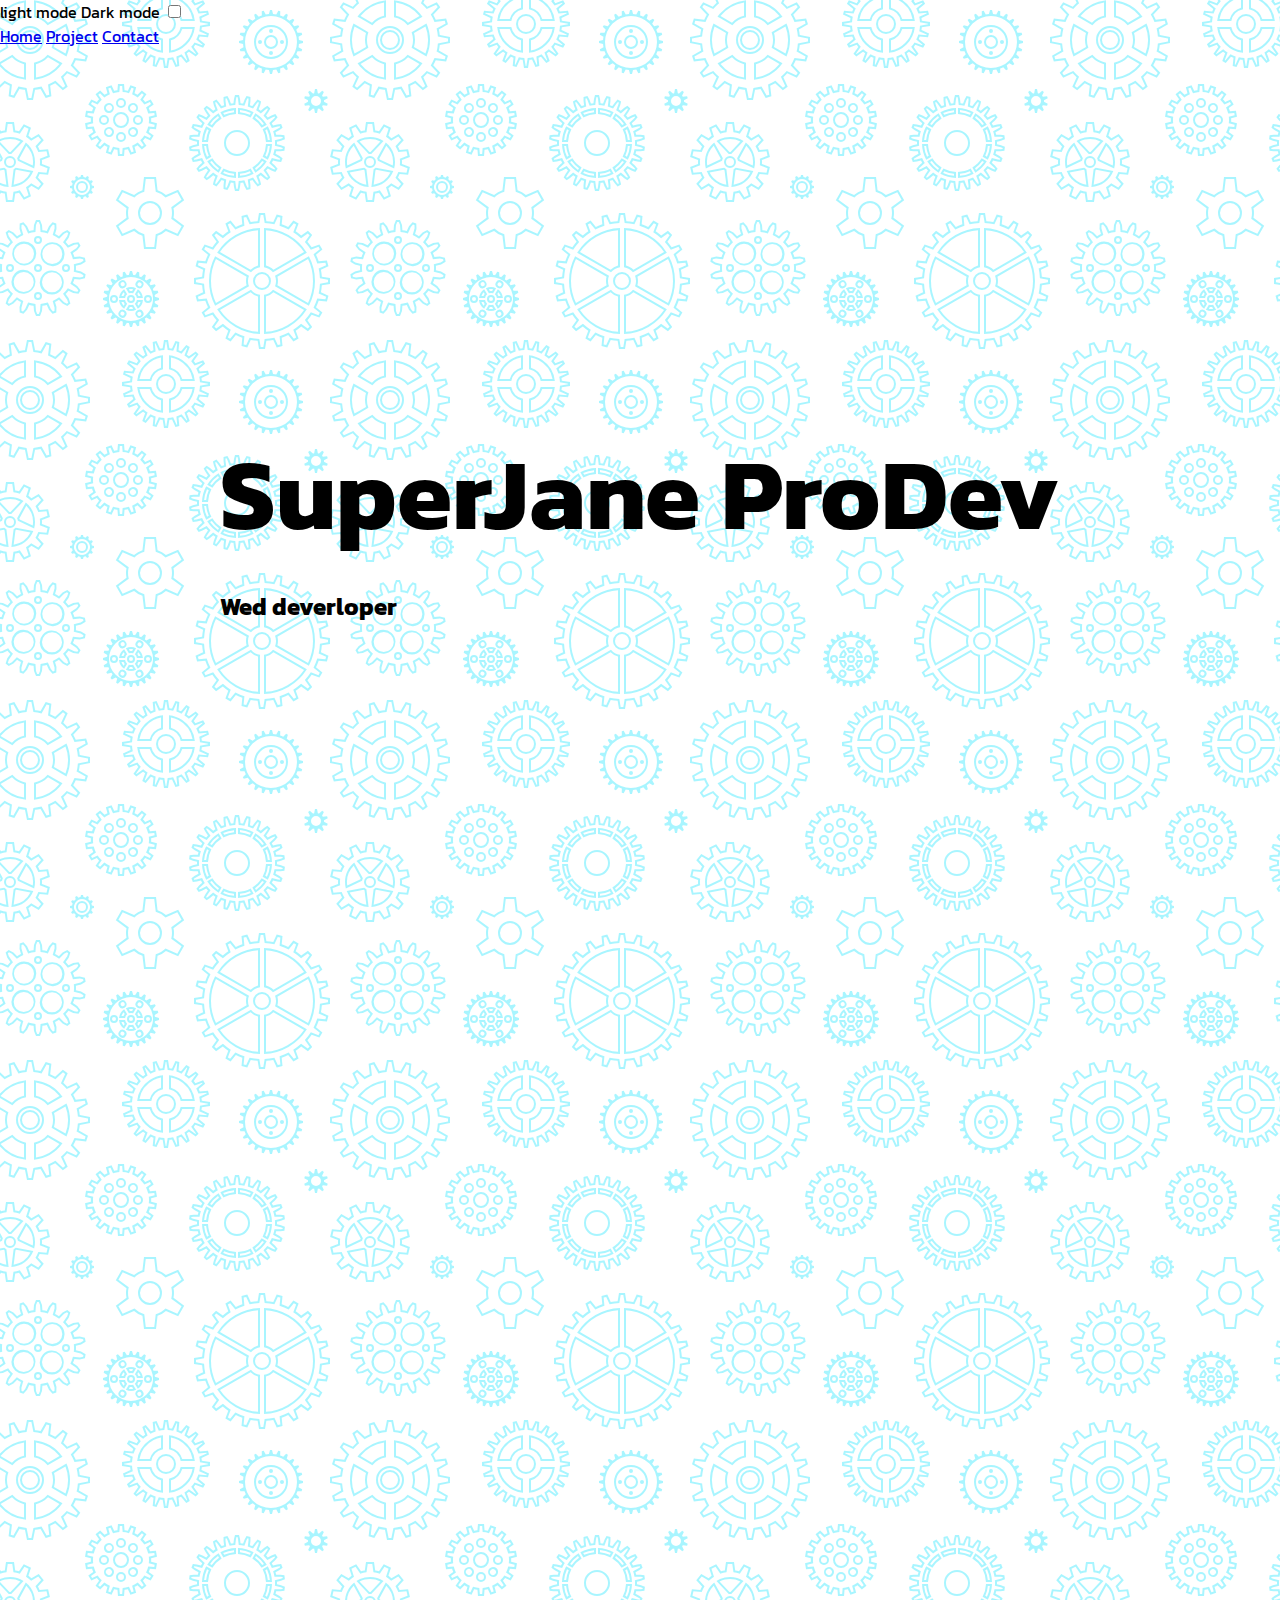
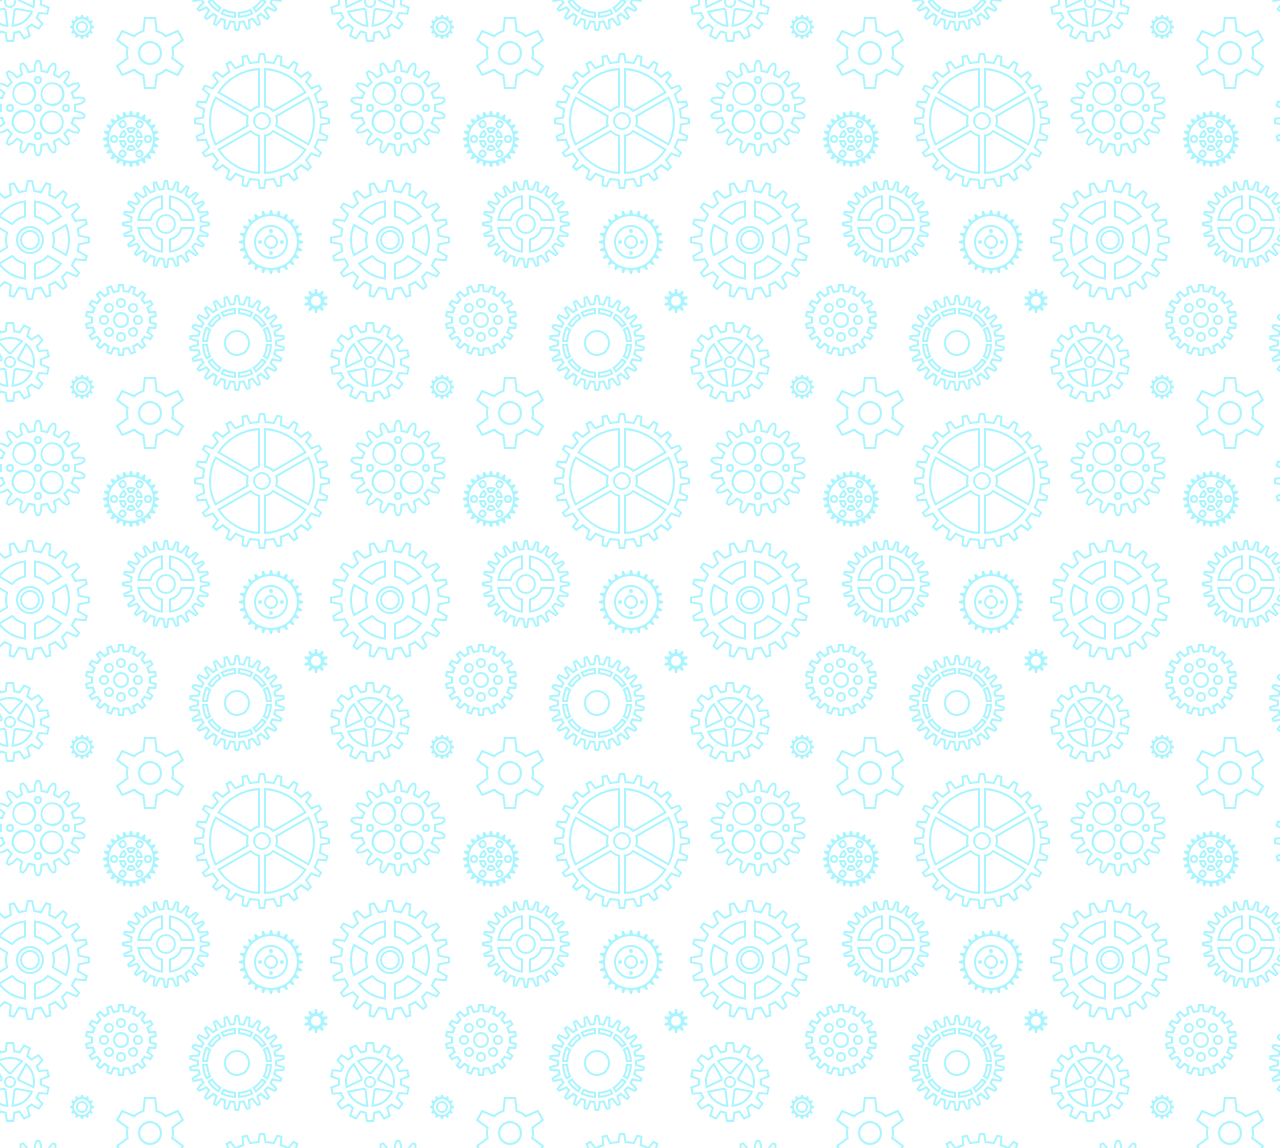
==== ex/DarkandLightmode/index.html @ 05e51b43 "add darkLightMode" ====
<!DOCTYPE html>
<html lang="en">
<head>
    <meta charset="UTF-8">
    <meta name="viewport" content="width=device-width, initial-scale=1.0">
    <title>Dark Mode and Light Mode</title>
    <link rel="stylesheet" href="style.css">
    <link rel="stylesheet" href="https://cdnjs.cloudflare.com/ajax/libs/font-awesome/6.6.0/css/all.min.css" integrity="sha512-Kc323vGBEqzTmouAECnVceyQqyqdsSiqLQISBL29aUW4U/M7pSPA/gEUZQqv1cwx4OnYxTxve5UMg5GT6L4JJg==" crossorigin="anonymous" referrerpolicy="no-referrer" />

</head>
<body>
    <div class="them-switch-container">
        <span id="toggle-icon">
            <span class="toggle-text">light mode</span>
            <i class="fa-solid fa-sun"></i>
        </span>
        <span id="toggle-icon">
            <span class="toggle-text">Dark mode</span>
            <i class="fa-solid fa-moon"></i>
        </span>
        <label class="them-switch">
            <input type="checkbox" >
            <div class="slider round"></div>
        </label>
    </div>
    <nav id="nav">
        <a href="#home">Home</a>
        <i class="fa-solid fa-house"></i>
        <a href="#project">Project</a>
        <i class="fa-solid fa-book"></i>
        <a href="#contact">Contact</a>
        <i class="fa-solid fa-address-book"></i>
    </nav>
    <section id="home">
        <div class="title-group">
            <h1>SuperJane ProDev</h1>
            <h2>Wed deverloper</h2>
        </div>
    </section>
    <section id="project">
        
    </section>
    <section id="contact">

    </section>

    <script src="script.js"></script>
</body>
</html>
---- ex/DarkandLightmode/style.css ----
@import url('https://fonts.googleapis.com/css2?family=Kanit:ital,wght@0,100;0,200;0,300;0,400;0,500;0,600;0,700;0,800;0,900;1,100;1,200;1,300;1,400;1,500;1,600;1,700;1,800;1,900&display=swap');
/* variable */
:root{
    --primary-color : rgb(255,92,92);
    --text-primary : rgb(250,250,250);
    --text-bg : rgb(66,66,66);
    --text-bg-second : rgb(66,66,66,0.7);
    --bg-color : rgb(255,255,255);
    --box-shadow : 0 5px 20px 1px rgba(0,0,0,0.5); 
}
*{
    box-sizing: border-box;
    font-family: "Kanit", sans-serif;
}
body{
    background-color: var(--bg-color);
    background-image: url("data:image/svg+xml,%3Csvg xmlns='http://www.w3.org/2000/svg' width='360' height='360' viewBox='0 0 360 360'%3E%3Cpath fill='%2300e2ff' fill-opacity='0.34' d='M0 85.02l4.62-4.27a49.09 49.09 0 0 0 7.33 3.74l-1.2 10.24 2.66.87 5.05-9c2.62.65 5.34 1.08 8.12 1.28L28.6 98h2.8l2.02-10.12c2.74-.2 5.46-.62 8.12-1.28l5.05 8.99 2.66-.86-1.2-10.24c2.55-1.03 5-2.29 7.33-3.74l7.58 7 2.26-1.65-4.3-9.38a48.3 48.3 0 0 0 5.8-5.8l9.38 4.3 1.65-2.26-7-7.58a49.09 49.09 0 0 0 3.74-7.33l10.24 1.2.87-2.66-9-5.05a48.07 48.07 0 0 0 1.28-8.12L88 41.4v-2.8l-10.12-2.02c-.2-2.74-.62-5.46-1.28-8.12l8.99-5.05-.86-2.66-10.24 1.2c-1.03-2.55-2.29-5-3.74-7.33l7-7.58-1.65-2.26-9.38 4.3a48.3 48.3 0 0 0-5.8-5.8L62.42 0h2.16l-1.25 2.72a50.31 50.31 0 0 1 3.95 3.95l9.5-4.36 3.52 4.85-7.08 7.68c.94 1.6 1.79 3.27 2.54 4.98l10.38-1.21 1.85 5.7-9.11 5.12c.39 1.8.68 3.65.87 5.52L90 37v6l-10.25 2.05a49.9 49.9 0 0 1-.87 5.52l9.11 5.12-1.85 5.7-10.38-1.21c-.75 1.7-1.6 3.37-2.54 4.98l7.08 7.68-3.52 4.85-9.5-4.36a50.31 50.31 0 0 1-3.95 3.95l4.36 9.5-4.85 3.52-7.68-7.08c-1.6.94-3.27 1.79-4.98 2.54l1.21 10.38-5.7 1.85-5.12-9.11c-1.8.39-3.65.68-5.52.87L33 100h-6l-2.05-10.25a49.9 49.9 0 0 1-5.52-.87l-5.12 9.11-5.7-1.85 1.21-10.38c-1.7-.75-3.37-1.6-4.98-2.54L0 87.68v-2.66zM0 52.7V27.3l8.38 4.84a22.96 22.96 0 0 0 0 15.72L0 52.7zm0-39.16A39.91 39.91 0 0 1 26 .2v17.15a22.98 22.98 0 0 0-13.62 7.86L0 18.06v-4.52zm0 52.92v-4.52l12.38-7.15A22.98 22.98 0 0 0 26 62.65V79.8A39.91 39.91 0 0 1 0 66.46zM34 79.8V62.65a22.98 22.98 0 0 0 13.62-7.86l14.85 8.58A39.97 39.97 0 0 1 34 79.8zm32.48-23.36l-14.86-8.58a22.96 22.96 0 0 0 0-15.72l14.86-8.58A39.86 39.86 0 0 1 70 40a39.9 39.9 0 0 1-3.52 16.44zm-4.01-39.8L47.62 25.2A22.98 22.98 0 0 0 34 17.35V.2a39.97 39.97 0 0 1 28.47 16.43v.01zM0 50.38l5.98-3.45a25.01 25.01 0 0 1 0-13.88L0 29.6v20.78zm.5-34.35l11.48 6.63c3.27-3.4 7.44-5.8 12.02-6.94V2.47A37.96 37.96 0 0 0 .5 16.04v-.01zm0 47.92A37.96 37.96 0 0 0 24 77.53V64.28a24.97 24.97 0 0 1-12.02-6.95L.5 63.96v-.01zM36 77.53a37.96 37.96 0 0 0 23.5-13.57l-11.48-6.63A24.97 24.97 0 0 1 36 64.28v13.25zm29.5-23.96a37.91 37.91 0 0 0 0-27.14l-11.48 6.63a25.01 25.01 0 0 1 0 13.88l11.49 6.63h-.01zm-6-37.53A37.96 37.96 0 0 0 36 2.47v13.25c4.66 1.15 8.8 3.6 12.02 6.95l11.48-6.63zM30 54a14 14 0 1 1 0-28 14 14 0 0 1 0 28zm0-2a12 12 0 1 0 0-24 12 12 0 0 0 0 24zm0-2a10 10 0 1 1 0-20 10 10 0 0 1 0 20zm0-2a8 8 0 1 0 0-16 8 8 0 0 0 0 16zm77.47 45.17l-1.62-5.97 5.67-2.06 2.61 5.64c1.09-.25 2.2-.44 3.33-.58l.52-6.2h6.04l.52 6.2c1.13.14 2.24.33 3.33.58l2.6-5.64 5.68 2.06-1.62 5.97c1.02.51 2 1.07 2.95 1.69l4.35-4.38 4.62 3.88-3.53 5c.8.84 1.53 1.71 2.23 2.62l5.52-2.6 3.02 5.23-4.98 3.46c.46 1.06.86 2.14 1.2 3.25l6.02-.54 1.05 5.94-5.84 1.54c.07 1.16.07 2.32 0 3.48l5.84 1.54-1.05 5.94-6.02-.54c-.34 1.1-.74 2.2-1.2 3.25l4.98 3.46-3.02 5.22-5.52-2.6c-.7.92-1.44 1.8-2.23 2.62l3.53 5-4.62 3.89-4.35-4.38a30.2 30.2 0 0 1-2.95 1.69l1.62 5.97-5.67 2.06-2.61-5.64c-1.09.25-2.2.44-3.33.58l-.52 6.2h-6.04l-.52-6.2a30.27 30.27 0 0 1-3.33-.58l-2.6 5.64-5.68-2.06 1.62-5.97c-1.01-.5-2-1.07-2.95-1.69l-4.35 4.38-4.62-3.88 3.53-5a32.5 32.5 0 0 1-2.23-2.62l-5.52 2.6-3.02-5.23 4.98-3.46a29.66 29.66 0 0 1-1.2-3.25l-6.02.54-1.05-5.94 5.84-1.54a30.28 30.28 0 0 1 0-3.48l-5.84-1.54 1.05-5.94 6.02.54c.34-1.1.74-2.2 1.2-3.25l-4.98-3.46 3.02-5.22 5.52 2.6c.7-.92 1.44-1.8 2.23-2.62l-3.53-5 4.62-3.89 4.35 4.38a30.2 30.2 0 0 1 2.95-1.69zm15.2-1.12l-.5-6.05h-2.34l-.5 6.05c-2.18.13-4.3.5-6.32 1.1l-2.54-5.5-2.2.8 1.6 5.85a27.97 27.97 0 0 0-5.56 3.21l-4.27-4.3-1.79 1.5 3.5 4.95a28.14 28.14 0 0 0-4.12 4.92l-5.5-2.59-1.16 2.02 4.98 3.46a27.8 27.8 0 0 0-2.2 6.03l-6.03-.55-.4 2.3 5.86 1.54a28.3 28.3 0 0 0 0 6.42l-5.87 1.55.4 2.3 6.05-.56a27.8 27.8 0 0 0 2.2 6.03l-5 3.47 1.17 2.02 5.49-2.59a28.14 28.14 0 0 0 4.12 4.92l-3.5 4.96 1.79 1.5 4.27-4.31a27.97 27.97 0 0 0 5.56 3.21l-1.6 5.85 2.2.8 2.54-5.5c2.02.6 4.14.97 6.32 1.1l.5 6.05h2.34l.5-6.05c2.18-.13 4.3-.5 6.32-1.1l2.54 5.5 2.2-.8-1.6-5.85a27.97 27.97 0 0 0 5.56-3.21l4.27 4.3 1.79-1.5-3.5-4.95a28.14 28.14 0 0 0 4.12-4.92l5.5 2.59 1.16-2.02-4.98-3.46a27.8 27.8 0 0 0 2.2-6.03l6.03.55.4-2.3-5.86-1.54a28.3 28.3 0 0 0 0-6.42l5.87-1.55-.4-2.3-6.05.56a27.8 27.8 0 0 0-2.2-6.03l4.99-3.46-1.17-2.02-5.49 2.59a28.14 28.14 0 0 0-4.12-4.92l3.5-4.96-1.79-1.5-4.27 4.31a27.97 27.97 0 0 0-5.56-3.21l1.6-5.85-2.2-.8-2.54 5.5c-2.02-.6-4.14-.97-6.32-1.1l.01-.01zM121 128a8 8 0 1 1 0-16 8 8 0 0 1 0 16zm0-2a6 6 0 1 0 0-12 6 6 0 0 0 0 12zm0-18a5 5 0 1 1 0-10 5 5 0 0 1 0 10zm8.49 3.51a5 5 0 1 1 6.95-7.2 5 5 0 0 1-6.95 7.2zM133 120a5 5 0 1 1 10 0 5 5 0 0 1-10 0zm-3.51 8.49a5 5 0 1 1 7.2 6.95 5 5 0 0 1-7.2-6.95zM121 132a5 5 0 1 1 0 10 5 5 0 0 1 0-10zm-8.49-3.51a5 5 0 1 1-6.95 7.2 5 5 0 0 1 6.95-7.2zM109 120a5 5 0 1 1-10 0 5 5 0 0 1 10 0zm3.51-8.49a5 5 0 1 1-7.2-6.95 5 5 0 0 1 7.2 6.95zM121 106a3 3 0 1 0 0-6 3 3 0 0 0 0 6zm9.9 4.1a3 3 0 1 0 4.39-4.09 3 3 0 0 0-4.39 4.09zm4.1 9.9a3 3 0 1 0 6 0 3 3 0 0 0-6 0zm-4.1 9.9a3 3 0 1 0 4.09 4.39 3 3 0 0 0-4.09-4.39zM121 134a3 3 0 1 0 0 6 3 3 0 0 0 0-6zm-9.9-4.1a3 3 0 1 0-4.39 4.09 3 3 0 0 0 4.39-4.09zM107 120a3 3 0 1 0-6 0 3 3 0 0 0 6 0zm4.1-9.9a3 3 0 1 0-4.09-4.39 3 3 0 0 0 4.09 4.39zm129.42-6.95v.01c.87.07 1.74.17 2.6.3l1.5-3.91 1.94-3.64 3.89.97v4.13l-.5 4.13c.83.28 1.64.59 2.44.93l2.42-3.43 2.76-3.07 3.54 1.88-1 4-1.49 3.89c.73.47 1.45.97 2.15 1.49l3.19-2.76 3.42-2.3 2.97 2.67-1.93 3.65-2.38 3.4c.6.64 1.2 1.3 1.76 1.99l3.68-1.94 3.85-1.48 2.29 3.28-2.7 3.11-3.12 2.82c.43.76.84 1.53 1.22 2.32l4.04-1 4.1-.5 1.43 3.73-3.37 2.37-3.7 1.98c.23.84.44 1.68.62 2.54l4.17.01 4.1.5.48 3.97-3.85 1.48-4.06 1.02c.03.87.03 1.75 0 2.62l4.06 1.02 3.85 1.48-.48 3.97-4.1.51h-4.17c-.18.86-.39 1.71-.63 2.54l3.7 1.98 3.38 2.37-1.43 3.73-4.1-.5-4.04-1c-.38.79-.79 1.56-1.22 2.32l3.13 2.82 2.7 3.11-2.3 3.28-3.85-1.48-3.68-1.95a37 37 0 0 1-1.76 2l2.38 3.41 1.93 3.64-2.97 2.67-3.42-2.3-3.19-2.76a40.1 40.1 0 0 1-2.15 1.48l1.48 3.9 1 4-3.53 1.88-2.76-3.07-2.42-3.43c-.8.33-1.61.65-2.45.93l.5 4.13v4.13l-3.88.97-1.94-3.65-1.5-3.9c-.86.13-1.73.23-2.6.31L240 187l-1 4h-4l-1-4-.52-4.16a37.6 37.6 0 0 1-2.6-.3l-1.5 3.91-1.94 3.64-3.89-.97v-4.13l.5-4.13c-.83-.28-1.64-.59-2.44-.93l-2.42 3.43-2.76 3.07-3.54-1.88 1-4 1.49-3.89c-.74-.47-1.45-.97-2.15-1.49l-3.19 2.76-3.42 2.3-2.97-2.67 1.93-3.65 2.38-3.4c-.61-.65-1.2-1.31-1.76-1.99l-3.68 1.94-3.85 1.48-2.29-3.28 2.7-3.11 3.12-2.82c-.43-.76-.84-1.53-1.22-2.32l-4.04 1-4.1.5-1.43-3.73 3.37-2.37 3.7-1.98c-.23-.84-.44-1.68-.62-2.54l-4.17-.01-4.1-.5-.48-3.97 3.85-1.48 4.06-1.02c-.03-.87-.03-1.75 0-2.62l-4.06-1.02-3.85-1.48.48-3.97 4.1-.51h4.17c.18-.86.39-1.71.63-2.54l-3.7-1.98-3.38-2.37 1.43-3.73 4.1.5 4.04 1c.38-.79.79-1.56 1.22-2.32l-3.13-2.82-2.7-3.11 2.3-3.28 3.85 1.48 3.68 1.95a37 37 0 0 1 1.76-2l-2.38-3.41-1.93-3.64 2.97-2.67 3.42 2.3 3.19 2.76c.7-.52 1.41-1.02 2.15-1.48l-1.48-3.9-1-4 3.53-1.88 2.76 3.07 2.42 3.43c.8-.33 1.61-.65 2.45-.93l-.5-4.13v-4.13l3.88-.97 1.94 3.65 1.5 3.9c.86-.13 1.73-.23 2.6-.31L234 99l1-4h4l1 4 .52 4.15zm-14.3 3.4c-1.83.54-3.6 1.21-5.3 2l-3.5-4.97-1.38-1.53-.88.47.5 2 2.16 5.67a38.09 38.09 0 0 0-4.66 3.22l-4.61-4-1.71-1.15-.75.67.97 1.82 3.47 4.98a38.22 38.22 0 0 0-3.79 4.28l-5.37-2.84-1.92-.74-.57.82 1.35 1.56 4.52 4.09a37.9 37.9 0 0 0-2.64 5l-5.89-1.45-2.04-.25-.36.94 1.69 1.18 5.36 2.87a37.74 37.74 0 0 0-1.35 5.5l-6.08.01-2.04.25-.12 1 1.92.73 5.9 1.5a38.54 38.54 0 0 0 0 5.65l-5.9 1.49-1.92.74.12.99 2.04.25 6.08.01c.31 1.86.77 3.7 1.35 5.5l-5.36 2.87-1.7 1.18.37.94 2.04-.25 5.9-1.46a37.9 37.9 0 0 0 2.63 5.01l-4.52 4.1-1.35 1.55.57.82 1.92-.74 5.37-2.84a38.22 38.22 0 0 0 3.8 4.28l-3.48 4.98-.97 1.82.75.67 1.7-1.15 4.62-4a38.09 38.09 0 0 0 4.66 3.22l-2.17 5.67-.5 2 .89.47 1.38-1.53 3.5-4.98c1.7.8 3.47 1.47 5.3 2l-.73 6.04v2.06l.97.24.97-1.82 2.2-5.68c1.83.36 3.7.6 5.62.68L236 187l.5 2h1l.5-2 .75-6.04a38.2 38.2 0 0 0 5.62-.68l2.2 5.68.97 1.82.97-.24v-2.06l-.73-6.03c1.83-.54 3.6-1.21 5.3-2l3.5 4.97 1.38 1.53.88-.47-.5-2-2.16-5.67a38.09 38.09 0 0 0 4.66-3.22l4.61 4 1.71 1.15.75-.67-.97-1.82-3.47-4.98a38.22 38.22 0 0 0 3.79-4.28l5.37 2.84 1.92.74.57-.82-1.35-1.56-4.52-4.09c1-1.6 1.88-3.27 2.64-5l5.89 1.45 2.04.25.36-.94-1.69-1.18-5.36-2.87a37.4 37.4 0 0 0 1.35-5.5l6.08-.01 2.04-.25.12-1-1.92-.73-5.9-1.5c.14-1.88.14-3.77 0-5.65l5.9-1.49 1.92-.74-.12-.99-2.04-.25-6.08-.01a37.4 37.4 0 0 0-1.35-5.5l5.36-2.87 1.7-1.18-.37-.94-2.04.25-5.9 1.46a37.9 37.9 0 0 0-2.63-5.01l4.52-4.1 1.35-1.55-.57-.82-1.92.74-5.37 2.84a38.22 38.22 0 0 0-3.8-4.28l3.48-4.98.97-1.82-.75-.67-1.7 1.15-4.62 4a38.09 38.09 0 0 0-4.66-3.22l2.17-5.67.5-2-.89-.47-1.38 1.53-3.5 4.98c-1.7-.8-3.47-1.47-5.3-2l.73-6.04v-2.06l-.97-.24-.97 1.82-2.2 5.68c-1.83-.36-3.7-.6-5.62-.68L238 99l-.5-2h-1l-.5 2-.75 6.04c-1.92.09-3.8.32-5.62.68l-2.2-5.68-.97-1.82-.97.24v2.06l.73 6.03zm-5.85 5.65A34.82 34.82 0 0 1 236 108v6a28.8 28.8 0 0 0-12.63 3.39l-3-5.2v.01zm2.8.83l1 1.74a30.8 30.8 0 0 1 9.83-2.63v-2.01a32.8 32.8 0 0 0-10.83 2.9zm-4.53.17l3 5.2a29.12 29.12 0 0 0-9.24 9.24l-5.2-3a35.18 35.18 0 0 1 11.44-11.44zm-.67 2.84a33.19 33.19 0 0 0-7.93 7.93l1.74 1a31.18 31.18 0 0 1 7.2-7.2l-1.01-1.73zm-11.77 10.33h-.01l5.2 3A28.8 28.8 0 0 0 208 142h-6a34.82 34.82 0 0 1 4.2-15.63zm.83 2.8a32.8 32.8 0 0 0-2.9 10.83h2.01a30.8 30.8 0 0 1 2.63-9.83l-1.74-1zM202.01 144h6.01c.15 4.41 1.3 8.73 3.38 12.63l-5.2 3a34.82 34.82 0 0 1-4.19-15.63zm2.12 2a32.8 32.8 0 0 0 2.9 10.84l1.74-1a30.8 30.8 0 0 1-2.63-9.84h-2.01zm3.07 15.36l5.2-3c2.34 3.74 5.5 6.9 9.24 9.24l-3 5.2a35.18 35.18 0 0 1-11.44-11.44zm2.84.67a33.19 33.19 0 0 0 7.93 7.93l1-1.74a31.18 31.18 0 0 1-7.2-7.2l-1.73 1.01zm10.33 11.77v.01l3-5.2A28.85 28.85 0 0 0 236 172v6a34.82 34.82 0 0 1-15.63-4.2zm2.8-.83a32.8 32.8 0 0 0 10.83 2.9v-2.01a30.8 30.8 0 0 1-9.83-2.63l-1 1.74zm14.83 5.02v-6.01c4.41-.15 8.73-1.3 12.63-3.38l3 5.2a34.82 34.82 0 0 1-15.63 4.19zm2-2.12a32.8 32.8 0 0 0 10.84-2.9l-1-1.74a30.8 30.8 0 0 1-9.84 2.63v2.01zm15.36-3.07l-3-5.2c3.74-2.34 6.9-5.5 9.24-9.24l5.2 3a35.18 35.18 0 0 1-11.44 11.44zm.67-2.84a33.19 33.19 0 0 0 7.93-7.93l-1.74-1a31.18 31.18 0 0 1-7.2 7.2l1.01 1.73zm11.77-10.33h.01l-5.2-3A28.85 28.85 0 0 0 266 144h6a34.82 34.82 0 0 1-4.2 15.63zm-.83-2.8a32.8 32.8 0 0 0 2.9-10.83h-2.01a30.8 30.8 0 0 1-2.63 9.83l1.74 1zm5.02-14.83h-6.01a28.85 28.85 0 0 0-3.38-12.63l5.2-3a34.82 34.82 0 0 1 4.19 15.63zm-2.12-2a32.8 32.8 0 0 0-2.9-10.84l-1.74 1a30.8 30.8 0 0 1 2.63 9.84h2.01zm-3.07-15.36l-5.2 3a29.12 29.12 0 0 0-9.24-9.24l3-5.2a35.18 35.18 0 0 1 11.44 11.44zm-2.84-.67a33.19 33.19 0 0 0-7.93-7.93l-1 1.74a31.18 31.18 0 0 1 7.2 7.2l1.73-1.01zM238 108a34.82 34.82 0 0 1 15.63 4.19l-3 5.2a28.85 28.85 0 0 0-12.63-3.38V108zm12.84 5.02a32.8 32.8 0 0 0-10.84-2.9v2.01a30.8 30.8 0 0 1 9.83 2.63l1-1.74h.01zM237 156a13 13 0 1 1 0-26 13 13 0 0 1 0 26zm0-2a11 11 0 1 0 0-22 11 11 0 0 0 0 22zM137.54 0h56.92l-.74 1.03c.57.7 1.12 1.4 1.64 2.14l7.75-2.9 2 3.46-6.38 5.25c.37.82.72 1.65 1.03 2.5l8.22-.8 1.04 3.86-7.52 3.43c.15.88.26 1.77.35 2.67L210 22v4l-8.15 1.36c-.09.9-.2 1.8-.35 2.67l7.52 3.43-1.04 3.86-8.22-.8c-.31.85-.66 1.68-1.03 2.5l6.38 5.25-2 3.46-7.75-2.9c-.52.74-1.07 1.45-1.64 2.14l4.8 6.73-2.82 2.83-6.73-4.8c-.7.56-1.4 1.11-2.14 1.63l2.9 7.75-3.46 2-5.25-6.38c-.82.37-1.65.72-2.5 1.03l.8 8.22-3.86 1.04-3.43-7.52c-.88.15-1.77.26-2.67.35L168 68h-4l-1.36-8.15c-.9-.09-1.8-.2-2.67-.35l-3.43 7.52-3.86-1.04.8-8.22c-.85-.31-1.68-.66-2.5-1.03l-5.25 6.38-3.46-2 2.9-7.75a36.15 36.15 0 0 1-2.14-1.64l-6.73 4.8-2.83-2.82 4.8-6.73c-.56-.7-1.11-1.4-1.63-2.14l-7.75 2.9-2-3.46 6.38-5.25c-.37-.82-.72-1.65-1.03-2.5l-8.22.8-1.04-3.86 7.52-3.43c-.15-.88-.26-1.77-.35-2.67L122 26v-4l8.15-1.36c.09-.9.2-1.8.35-2.67l-7.52-3.43 1.04-3.86 8.22.8c.31-.85.66-1.68 1.03-2.5l-6.38-5.25 2-3.46 7.75 2.9c.52-.74 1.07-1.45 1.64-2.14L137.54 0zm2.43 0l.83 1.17a34.14 34.14 0 0 0-3.38 4.4l-7.63-2.86-.33.58 6.29 5.18a33.79 33.79 0 0 0-2.13 5.12l-8.1-.78-.18.64 7.42 3.37a34.02 34.02 0 0 0-.72 5.5L124 23.68v.66l8.04 1.34c.1 1.88.33 3.72.72 5.5l-7.42 3.38.18.64 8.1-.78a33.88 33.88 0 0 0 2.13 5.12l-6.29 5.18.33.58 7.63-2.86c1 1.56 2.14 3.03 3.38 4.4l-4.73 6.63.47.47 6.63-4.73a34.14 34.14 0 0 0 4.4 3.38l-2.86 7.63.58.33 5.18-6.29c1.63.84 3.35 1.56 5.12 2.13l-.78 8.1.64.18 3.37-7.42c1.79.39 3.63.63 5.5.72l1.35 8.04h.66l1.34-8.04c1.88-.1 3.72-.33 5.5-.72l3.38 7.42.64-.18-.78-8.1a33.88 33.88 0 0 0 5.12-2.13l5.18 6.29.58-.33-2.86-7.63c1.56-1 3.03-2.14 4.4-3.38l6.63 4.73.47-.47-4.73-6.63a34.14 34.14 0 0 0 3.38-4.4l7.63 2.86.33-.58-6.29-5.18a33.79 33.79 0 0 0 2.13-5.12l8.1.78.18-.64-7.42-3.37c.39-1.79.63-3.63.72-5.5l8.04-1.35v-.66l-8.04-1.34c-.1-1.88-.33-3.72-.72-5.5l7.42-3.38-.18-.64-8.1.78a33.79 33.79 0 0 0-2.13-5.12l6.29-5.18-.33-.58-7.63 2.86c-1-1.56-2.14-3.03-3.38-4.4l.83-1.17h-52.06V0zm-2.82 27h14.15A15.02 15.02 0 0 0 163 38.7v14.15A29.01 29.01 0 0 1 137.15 27zm12.57-27H163v9.3A15.02 15.02 0 0 0 151.3 21h-14.15a28.99 28.99 0 0 1 12.57-21zM169 52.85V38.7A15.02 15.02 0 0 0 180.7 27h14.15A29.01 29.01 0 0 1 169 52.85zM182.28 0a28.99 28.99 0 0 1 12.57 21H180.7A15.02 15.02 0 0 0 169 9.3V0h13.28zm-42.82 29A27.03 27.03 0 0 0 161 50.54V40.25A17.04 17.04 0 0 1 149.75 29h-10.29zm14.16-29a27.04 27.04 0 0 0-14.16 19h10.29A17.04 17.04 0 0 1 161 7.75V0h-7.38zM171 50.54A27.03 27.03 0 0 0 192.54 29h-10.29A17.04 17.04 0 0 1 171 40.25v10.29zM178.38 0H171v7.75A17.04 17.04 0 0 1 182.25 19h10.29a27.04 27.04 0 0 0-14.16-19zM166 34a10 10 0 1 1 0-20 10 10 0 0 1 0 20zm0-2a8 8 0 1 0 0-16 8 8 0 0 0 0 16zm-39.51 176.15l-10.67-7.95 6-10.4 12.23 5.27a23.97 23.97 0 0 1 8.4-4.86L144 177h12l1.55 13.21a23.97 23.97 0 0 1 8.4 4.86l12.23-5.27 6 10.4-10.67 7.95a24 24 0 0 1 0 9.7l10.67 7.95-6 10.4-12.23-5.27a23.97 23.97 0 0 1-8.4 4.86L156 249h-12l-1.55-13.21a23.97 23.97 0 0 1-8.4-4.86l-12.23 5.27-6-10.4 10.67-7.95a24.1 24.1 0 0 1 0-9.7zm29.25-16.4l-1.5-12.75h-8.48l-1.5 12.76c-3.75 1-7.1 2.99-9.79 5.65l-11.8-5.08-4.23 7.34 10.3 7.68c-.98 3.7-.98 7.6 0 11.3l-10.3 7.68 4.23 7.34 11.8-5.08a22.1 22.1 0 0 0 9.8 5.65l1.5 12.76h8.47l1.5-12.76c3.75-1 7.1-2.99 9.79-5.65l11.8 5.08 4.23-7.34-10.3-7.68c.98-3.7.98-7.6 0-11.3l10.3-7.68-4.23-7.34-11.8 5.08a21.98 21.98 0 0 0-9.8-5.65l.01-.01zM150 225a12 12 0 1 1 0-24 12 12 0 0 1 0 24zm0-2a10 10 0 1 0 0-20 10 10 0 0 0 0 20zm3.53 67.72l4.26.07.51 1.93-3.65 2.19c.11.63.2 1.27.25 1.92L159 298v2l-4.1 1.17c-.05.65-.14 1.29-.25 1.92l3.65 2.2-.51 1.92-4.26.07c-.22.61-.47 1.21-.74 1.8l2.96 3.05-1 1.74-4.13-1.04a24.1 24.1 0 0 1-1.18 1.54l2.07 3.72-1.42 1.42-3.72-2.07c-.5.41-1.01.8-1.54 1.18l1.04 4.13-1.74 1-3.05-2.96c-.59.27-1.19.52-1.8.74l-.07 4.26-1.93.51-2.19-3.65c-.63.11-1.27.2-1.92.25L132 327h-2l-1.17-4.1c-.65-.05-1.29-.14-1.92-.25l-2.2 3.65-1.92-.51-.07-4.26c-.61-.22-1.21-.47-1.8-.74l-3.05 2.96-1.74-1 1.04-4.13a24.1 24.1 0 0 1-1.54-1.18l-3.72 2.07-1.42-1.42 2.07-3.72c-.41-.5-.8-1.01-1.18-1.54l-4.13 1.04-1-1.74 2.96-3.05c-.27-.59-.52-1.19-.74-1.8l-4.26-.07-.51-1.93 3.65-2.19c-.11-.63-.2-1.27-.25-1.92L103 300v-2l4.1-1.17c.05-.65.14-1.29.25-1.92l-3.65-2.2.51-1.92 4.26-.07c.22-.61.47-1.21.74-1.8l-2.96-3.05 1-1.74 4.13 1.04c.38-.53.77-1.04 1.18-1.54l-2.07-3.72 1.42-1.42 3.72 2.07c.5-.41 1.01-.8 1.54-1.18l-1.04-4.13 1.74-1 3.05 2.96c.59-.27 1.19-.52 1.8-.74l.07-4.26 1.93-.51 2.19 3.65c.63-.11 1.27-.2 1.92-.25L130 271h2l1.17 4.1c.65.05 1.29.14 1.92.25l2.2-3.65 1.92.51.07 4.26c.61.22 1.21.47 1.8.74l3.05-2.96 1.74 1-1.04 4.13c.53.38 1.04.77 1.54 1.18l3.72-2.07 1.42 1.42-2.07 3.72c.41.5.8 1.01 1.18 1.54l4.13-1.04 1 1.74-2.96 3.05c.27.59.52 1.19.74 1.8zM109 299a22 22 0 1 0 44 0 22 22 0 0 0-44 0zm27.11-10.86l-3 5.22a6 6 0 0 0-4.21 0l-3.01-5.22a11.95 11.95 0 0 1 10.22 0zm1.74 1a12 12 0 0 1 5.1 8.86h-6.01a6.01 6.01 0 0 0-2.1-3.64l3-5.22h.01zm-13.7 0l3.02 5.22a6.01 6.01 0 0 0-2.1 3.64h-6.03a12 12 0 0 1 5.11-8.86zm-5.1 10.86h6.01a6.01 6.01 0 0 0 2.1 3.64l-3 5.22a12 12 0 0 1-5.12-8.86h.01zm6.84 9.86l3-5.22a6 6 0 0 0 4.21 0l3.01 5.22a11.95 11.95 0 0 1-10.22 0zm11.96-1l-3.02-5.22a6.01 6.01 0 0 0 2.1-3.64h6.03a12 12 0 0 1-5.11 8.86zm-4.68-19.62a10.04 10.04 0 0 0-4.34 0l1.05 1.82c.74-.1 1.5-.1 2.24 0l1.05-1.82zm5.2 3l-1.05 1.82c.46.59.84 1.24 1.12 1.94h2.1a9.99 9.99 0 0 0-2.17-3.76zm-14.74 0a9.99 9.99 0 0 0-2.17 3.76h2.1c.28-.7.66-1.35 1.12-1.94l-1.05-1.82zm-2.17 9.76a9.99 9.99 0 0 0 2.17 3.76l1.05-1.82a8.01 8.01 0 0 1-1.12-1.94h-2.1zm7.37 6.76c1.43.32 2.91.32 4.34 0l-1.05-1.82c-.74.1-1.5.1-2.24 0l-1.05 1.82zm9.54-3a9.99 9.99 0 0 0 2.17-3.76h-2.1c-.28.7-.66 1.35-1.12 1.94l1.05 1.82zM127 299a4 4 0 1 1 8 0 4 4 0 0 1-8 0zm2 0a2 2 0 1 0 4 0 2 2 0 0 0-4 0zm15 0a4 4 0 1 1 8 0 4 4 0 0 1-8 0zm-6.5 11.26a4 4 0 1 1 4 6.93 4 4 0 0 1-4-6.93zm-13 0a4 4 0 1 1-4 6.93 4 4 0 0 1 4-6.93zM118 299a4 4 0 1 1-8 0 4 4 0 0 1 8 0zm6.5-11.26a4 4 0 1 1-4-6.93 4 4 0 0 1 4 6.93zm13 0a4 4 0 1 1 4-6.93 4 4 0 0 1-4 6.93zM146 299a2 2 0 1 0 4 0 2 2 0 0 0-4 0zm-7.5 12.99a2 2 0 1 0 1.66 3.64 2 2 0 0 0-1.66-3.64zm-15 0a2 2 0 1 0-2.15 3.38 2 2 0 0 0 2.15-3.38zM116 299a2 2 0 1 0-4 0 2 2 0 0 0 4 0zm7.5-12.99a2 2 0 1 0-1.66-3.64 2 2 0 0 0 1.66 3.64zm15 0a2 2 0 1 0 2.15-3.38 2 2 0 0 0-2.15 3.38zm103.8-61.7l-.8-8.22 5.8-1.55 3.42 7.52c2.26-.43 4.57-.74 6.92-.9L259 213h6l1.36 8.16c2.35.16 4.66.47 6.92.9l3.42-7.52 5.8 1.55-.8 8.22c2.21.77 4.37 1.66 6.45 2.68l5.25-6.38 5.2 3-2.9 7.74a60.25 60.25 0 0 1 5.53 4.25l6.73-4.8 4.24 4.24-4.8 6.73a60.25 60.25 0 0 1 4.25 5.53l7.74-2.9 3 5.2-6.38 5.25a59.62 59.62 0 0 1 2.68 6.45l8.22-.8 1.55 5.8-7.52 3.42c.43 2.26.74 4.57.9 6.92L330 278v6l-8.16 1.36a60.03 60.03 0 0 1-.9 6.92l7.52 3.42-1.55 5.8-8.22-.8a59.62 59.62 0 0 1-2.68 6.45l6.38 5.25-3 5.2-7.74-2.9a60.25 60.25 0 0 1-4.25 5.53l4.8 6.73-4.24 4.24-6.73-4.8a60.25 60.25 0 0 1-5.53 4.25l2.9 7.74-5.2 3-5.25-6.38a59.62 59.62 0 0 1-6.45 2.68l.8 8.22-5.8 1.55-3.42-7.52c-2.26.43-4.57.74-6.92.9L265 349h-6l-1.36-8.16a60.03 60.03 0 0 1-6.92-.9l-3.42 7.52-5.8-1.55.8-8.22a59.62 59.62 0 0 1-6.45-2.68l-5.25 6.38-5.2-3 2.9-7.74a60.25 60.25 0 0 1-5.53-4.25l-6.73 4.8-4.24-4.24 4.8-6.73a60.25 60.25 0 0 1-4.25-5.53l-7.74 2.9-3-5.2 6.38-5.25a59.62 59.62 0 0 1-2.68-6.45l-8.22.8-1.55-5.8 7.52-3.42c-.43-2.29-.73-4.6-.9-6.92L194 284v-6l8.16-1.36c.16-2.35.47-4.66.9-6.92l-7.52-3.42 1.55-5.8 8.22.8c.77-2.2 1.66-4.35 2.68-6.45l-6.38-5.25 3-5.2 7.74 2.9a60.25 60.25 0 0 1 4.25-5.53l-4.8-6.73 4.24-4.24 6.73 4.8a60.25 60.25 0 0 1 5.53-4.25l-2.9-7.74 5.2-3 5.25 6.38a59.62 59.62 0 0 1 6.45-2.68zm2.12 1.4c-3.15 1-6.19 2.27-9.08 3.77l-5.19-6.3-2.3 1.33 2.86 7.65a58.24 58.24 0 0 0-7.79 5.98l-6.65-4.75-1.88 1.88 4.75 6.65a58.24 58.24 0 0 0-5.98 7.79l-7.65-2.86-1.33 2.3 6.3 5.2a57.64 57.64 0 0 0-3.77 9.07l-8.12-.79-.69 2.58 7.43 3.38a58 58 0 0 0-1.27 9.73l-8.06 1.35v2.66l8.06 1.35c.15 3.32.58 6.58 1.27 9.73l-7.43 3.38.7 2.58 8.11-.79c1 3.15 2.27 6.19 3.77 9.08l-6.3 5.19 1.33 2.3 7.65-2.86a58.24 58.24 0 0 0 5.98 7.79l-4.75 6.65 1.88 1.88 6.65-4.75a60.3 60.3 0 0 0 7.79 5.98l-2.86 7.65 2.3 1.33 5.2-6.3a56.99 56.99 0 0 0 9.07 3.77l-.79 8.12 2.58.69 3.38-7.43c3.15.69 6.4 1.12 9.73 1.27l1.35 8.06h2.66l1.35-8.06c3.32-.15 6.58-.58 9.73-1.27l3.38 7.43 2.58-.7-.79-8.11c3.15-1 6.19-2.27 9.08-3.77l5.19 6.3 2.3-1.33-2.86-7.65a58.24 58.24 0 0 0 7.79-5.98l6.65 4.75 1.88-1.88-4.75-6.65a60.3 60.3 0 0 0 5.98-7.79l7.65 2.86 1.33-2.3-6.3-5.2a56.99 56.99 0 0 0 3.77-9.07l8.12.79.69-2.58-7.43-3.38a58 58 0 0 0 1.27-9.73l8.06-1.35v-2.66l-8.06-1.35a58.04 58.04 0 0 0-1.27-9.73l7.43-3.38-.7-2.58-8.11.79c-1-3.15-2.27-6.19-3.77-9.08l6.3-5.19-1.33-2.3-7.65 2.86a58.24 58.24 0 0 0-5.98-7.79l4.75-6.65-1.88-1.88-6.65 4.75a58.24 58.24 0 0 0-7.79-5.98l2.86-7.65-2.3-1.33-5.2 6.3a57.64 57.64 0 0 0-9.07-3.77l.79-8.12-2.58-.69-3.38 7.43a58 58 0 0 0-9.73-1.27l-1.35-8.06h-2.66l-1.35 8.06c-3.32.15-6.58.58-9.73 1.27l-3.38-7.43-2.58.7.79 8.11zm4.58 50.1a13.96 13.96 0 0 0 0 10.39l-33.88 19.55A52.77 52.77 0 0 1 209 281c0-8.94 2.21-17.37 6.12-24.75L249 275.8v.01zm2-3.47l-33.87-19.56A52.97 52.97 0 0 1 260 228.04v39.1a13.99 13.99 0 0 0-9 5.2zm0 17.32a13.99 13.99 0 0 0 9 5.2v39.1a52.97 52.97 0 0 1-42.87-24.74L251 289.66zm13 5.2a13.99 13.99 0 0 0 9-5.2l33.87 19.56A52.97 52.97 0 0 1 264 333.96v-39.1zm11-8.66a13.96 13.96 0 0 0 0-10.4l33.88-19.55A52.77 52.77 0 0 1 315 281c0 8.94-2.21 17.37-6.12 24.75L275 286.2zm-2-13.86a13.99 13.99 0 0 0-9-5.2v-39.1a52.97 52.97 0 0 1 42.87 24.74L273 272.34zm-57.04-13.3A50.8 50.8 0 0 0 211 281a50.8 50.8 0 0 0 4.96 21.96l30.62-17.68c-.78-2.8-.78-5.76 0-8.56l-30.62-17.68zm4-6.93l30.62 17.68a16.08 16.08 0 0 1 7.42-4.29v-35.35a50.96 50.96 0 0 0-38.04 21.96zm0 57.78A50.96 50.96 0 0 0 258 331.85V296.5a15.98 15.98 0 0 1-7.42-4.29l-30.62 17.68zM266 331.85a50.96 50.96 0 0 0 38.04-21.96l-30.62-17.68a16.08 16.08 0 0 1-7.42 4.29v35.35zm42.04-28.89A50.8 50.8 0 0 0 313 281a50.8 50.8 0 0 0-4.96-21.96l-30.62 17.68c.78 2.8.78 5.76 0 8.56l30.62 17.68zm-4-50.85A50.96 50.96 0 0 0 266 230.15v35.35c2.86.74 5.41 2.25 7.42 4.29l30.62-17.68zM262 290a9 9 0 1 1 0-18 9 9 0 0 1 0 18zm0-2a7 7 0 1 0 0-14 7 7 0 0 0 0 14zM0 242.64l2.76.4 4.75 2.27a38.2 38.2 0 0 1 2.85-3.4l-3.06-4.28-1.69-5.11 3.07-2.58 4.74 2.55 3.69 3.76a37.96 37.96 0 0 1 3.84-2.22l-1.42-5.07.17-5.38 3.76-1.37 3.6 4.02 2.17 4.79c1.42-.34 2.88-.6 4.37-.77L34 225l2-5h4l2 5 .4 5.25c1.49.17 2.95.43 4.37.77l2.18-4.8 3.59-4 3.76 1.36.17 5.38-1.42 5.07c1.33.67 2.6 1.41 3.84 2.22l3.69-3.76 4.74-2.55 3.07 2.58-1.69 5.11-3.06 4.29a38.2 38.2 0 0 1 2.85 3.4l4.75-2.28 5.33-.77 2 3.46-3.33 4.23-4.34 2.98c.59 1.36 1.1 2.75 1.52 4.17l5.23-.52 5.27 1.1.7 3.94-4.58 2.84-5.1 1.31a38.6 38.6 0 0 1 0 4.44l5.1 1.3 4.58 2.85-.7 3.93-5.27 1.1-5.23-.5a36.3 36.3 0 0 1-1.52 4.16l4.34 2.98 3.33 4.23-2 3.46-5.33-.77-4.75-2.27a38.2 38.2 0 0 1-2.85 3.4l3.06 4.28 1.69 5.11-3.07 2.58-4.74-2.55-3.69-3.76a37.96 37.96 0 0 1-3.84 2.22l1.42 5.07-.17 5.38-3.76 1.37-3.6-4.02-2.17-4.79c-1.42.34-2.88.6-4.37.77L42 311l-2 5h-4l-2-5-.4-5.25a37.87 37.87 0 0 1-4.37-.77l-2.18 4.8-3.59 4-3.76-1.36-.17-5.38 1.42-5.07c-1.32-.66-2.6-1.4-3.84-2.22l-3.69 3.76-4.74 2.55-3.07-2.58 1.69-5.11 3.06-4.29a38.2 38.2 0 0 1-2.85-3.4l-4.75 2.28-2.76.4v-8.17l3.1-2.13a37.72 37.72 0 0 1-1.52-4.17l-1.58.16v-8.82l.06-.01a38.6 38.6 0 0 1 0-4.44l-.06-.01v-8.82l1.58.16c.43-1.43.94-2.82 1.52-4.17L0 250.8v-8.17.01zm0 1.87v3.89l5.62 3.84a35.74 35.74 0 0 0-2.55 7.02l-3.07-.3v4.75l2.2.56a36.42 36.42 0 0 0 0 7.46l-2.2.56v4.75l3.07-.3a35.2 35.2 0 0 0 2.55 7.02L0 287.6v3.89l1.76-.26 6.41-3.07c1.4 2.06 3 3.98 4.8 5.71l-4.14 5.78-1.01 3.07 1.22 1.03 2.85-1.52 4.98-5.08c2 1.45 4.16 2.7 6.45 3.73l-1.9 6.84.1 3.23 1.5.55 2.15-2.4 2.94-6.48a35.9 35.9 0 0 0 7.34 1.3L36 311l1.2 3h1.6l1.2-3 .55-7.09a35.9 35.9 0 0 0 7.34-1.29l2.94 6.47 2.15 2.4 1.5-.54.1-3.23-1.9-6.84a35.96 35.96 0 0 0 6.45-3.73l4.98 5.08 2.85 1.52 1.22-1.03-1-3.07-4.15-5.78a35.8 35.8 0 0 0 4.8-5.7l6.4 3.06 3.2.46.8-1.38-2-2.54-5.85-4.01c1.1-2.24 1.95-4.6 2.55-7.02l7.07.7 3.16-.66.28-1.58-2.75-1.7-6.88-1.77c.26-2.48.26-4.98 0-7.46l6.88-1.77 2.75-1.7-.28-1.58-3.16-.66-7.07.7a35.74 35.74 0 0 0-2.55-7.02l5.86-4 2-2.55-.8-1.38-3.2.46-6.41 3.07c-1.4-2.06-3-3.98-4.8-5.71l4.14-5.78 1.01-3.07-1.22-1.03-2.85 1.52-4.98 5.08c-2-1.45-4.16-2.7-6.45-3.73l1.9-6.84-.1-3.23-1.5-.55-2.15 2.4-2.94 6.48a35.9 35.9 0 0 0-7.34-1.3L40 225l-1.2-3h-1.6l-1.2 3-.55 7.09c-2.48.17-4.94.6-7.34 1.29l-2.94-6.47-2.15-2.4-1.5.54-.1 3.23 1.9 6.84a35.96 35.96 0 0 0-6.45 3.73l-4.98-5.08-2.85-1.52-1.22 1.03 1 3.07 4.15 5.78a36.18 36.18 0 0 0-4.8 5.7l-6.4-3.06L0 244.5v.01zM38 272a4 4 0 1 1 0-8 4 4 0 0 1 0 8zm0-2a2 2 0 1 0 0-4 2 2 0 0 0 0 4zm0-26a4 4 0 1 1 0-8 4 4 0 0 1 0 8zm24 24a4 4 0 1 1 8 0 4 4 0 0 1-8 0zm-24 24a4 4 0 1 1 0 8 4 4 0 0 1 0-8zm-24-24a4 4 0 1 1-8 0 4 4 0 0 1 8 0zm24-26a2 2 0 1 0 0-4 2 2 0 0 0 0 4zm26 26a2 2 0 1 0 4 0 2 2 0 0 0-4 0zm-26 26a2 2 0 1 0 0 4 2 2 0 0 0 0-4zm-26-26a2 2 0 1 0-4 0 2 2 0 0 0 4 0zm3.37 22.63a12 12 0 1 1 16.17-17.74 12 12 0 0 1-16.17 17.74zm0-45.26a12 12 0 1 1 17.74 16.17 12 12 0 0 1-17.74-16.17zm45.26 0a12 12 0 1 1-16.17 17.74 12 12 0 0 1 16.17-17.74zm0 45.26a12 12 0 1 1-17.74-16.17 12 12 0 0 1 17.74 16.17zm-15.56-29.7a10 10 0 1 0 14.39-13.9 10 10 0 0 0-14.39 13.9zm0 14.14a10 10 0 1 0 13.9 14.39 10 10 0 0 0-13.9-14.39zm-14.14 0a10 10 0 1 0-14.39 13.9 10 10 0 0 0 14.39-13.9zm0-14.14a10 10 0 1 0-13.9-14.39 10 10 0 0 0 13.9 14.39zm230.9-245.4l-.08-4.18 1.93-.52 2.04 3.67c1.07-.2 2.16-.35 3.26-.43L270 10h2l1.02 4.07c1.1.08 2.2.22 3.26.43l2.04-3.67 1.93.52-.07 4.19a27 27 0 0 1 3.04 1.26l2.91-3.01 1.74 1-1.16 4.03c.91.62 1.78 1.29 2.61 2l3.6-2.15 1.41 1.41-2.16 3.6c.72.83 1.4 1.7 2 2.6l4.04-1.15 1 1.74-3.01 2.91c.48.98.9 2 1.26 3.04l4.2-.07.5 1.93-3.66 2.04c.2 1.07.35 2.16.43 3.26L303 41v2l-4.07 1.02a26.9 26.9 0 0 1-.43 3.26l3.67 2.04-.52 1.93-4.19-.07a27.82 27.82 0 0 1-1.26 3.04l3.01 2.91-1 1.74-4.03-1.16c-.62.91-1.29 1.78-2 2.61l2.15 3.6-1.41 1.41-3.6-2.16c-.83.72-1.7 1.4-2.6 2l1.15 4.04-1.74 1-2.91-3.01a27 27 0 0 1-3.04 1.26l.07 4.2-1.93.5-2.04-3.66c-1.07.2-2.16.35-3.26.43L272 74h-2l-1.02-4.07a26.9 26.9 0 0 1-3.26-.43l-2.04 3.67-1.93-.52.07-4.19a27.82 27.82 0 0 1-3.04-1.26l-2.91 3.01-1.74-1 1.16-4.03c-.9-.62-1.78-1.29-2.61-2l-3.6 2.15-1.41-1.41 2.16-3.6c-.72-.83-1.4-1.7-2-2.6l-4.04 1.15-1-1.74 3.01-2.91a27 27 0 0 1-1.26-3.04l-4.2.07-.5-1.93 3.66-2.04c-.2-1.07-.35-2.16-.43-3.26L239 43v-2l4.07-1.02c.08-1.1.22-2.2.43-3.26l-3.67-2.04.52-1.93 4.19.07a27 27 0 0 1 1.26-3.04l-3.01-2.91 1-1.74 4.03 1.16c.62-.91 1.29-1.78 2-2.61l-2.15-3.6 1.41-1.41 3.6 2.16c.83-.72 1.7-1.4 2.6-2l-1.15-4.04 1.74-1 2.91 3.01a27 27 0 0 1 3.04-1.26l.01-.01zM271 68a26 26 0 1 0 0-52 26 26 0 0 0 0 52zm0-9a17 17 0 1 1 0-34 17 17 0 0 1 0 34zm0-2a15 15 0 1 0 0-30 15 15 0 0 0 0 30zm0-8a7 7 0 1 1 0-14 7 7 0 0 1 0 14zm0-2a5 5 0 1 0 0-10 5 5 0 0 0 0 10zm0-14a2 2 0 1 1 0-4 2 2 0 0 1 0 4zm9 9a2 2 0 1 1 4 0 2 2 0 0 1-4 0zm-9 9a2 2 0 1 1 0 4 2 2 0 0 1 0-4zm-9-9a2 2 0 1 1-4 0 2 2 0 0 1 4 0zm47.93 53.79l-1.8-3.91 1.63-1.18 3.15 2.92c.4-.17.82-.3 1.25-.4L315 89h2l.84 4.21c.43.1.85.24 1.25.4l3.15-2.9 1.62 1.17-1.8 3.9c.3.33.55.69.78 1.06l4.26-.5.62 1.9-3.75 2.1c.04.44.04.87 0 1.31l3.75 2.1-.62 1.9-4.26-.5c-.23.38-.49.74-.77 1.06l1.8 3.91-1.63 1.18-3.15-2.92c-.4.17-.82.3-1.25.4L317 113h-2l-.84-4.21c-.43-.1-.85-.24-1.25-.4l-3.15 2.9-1.62-1.17 1.8-3.9a8.03 8.03 0 0 1-.78-1.06l-4.26.5-.62-1.9 3.75-2.1a8.1 8.1 0 0 1 0-1.31l-3.75-2.1.62-1.9 4.26.5c.23-.38.49-.74.77-1.06zM316 106a5 5 0 1 0 0-10 5 5 0 0 0 0 10zM75.73 179.2l-.6-2.1 1.74-1 1.51 1.57a9.93 9.93 0 0 1 2.1-.55L81 175h2l.53 2.12c.72.1 1.42.3 2.09.55l1.51-1.56 1.74 1-.6 2.1c.56.45 1.07.96 1.52 1.52l2.1-.6 1 1.74-1.56 1.51c.25.67.44 1.37.55 2.1L94 186v2l-2.12.53a9.9 9.9 0 0 1-.55 2.09l1.56 1.51-1 1.74-2.1-.6a9.93 9.93 0 0 1-1.52 1.52l.6 2.1-1.74 1-1.51-1.56c-.67.25-1.37.44-2.1.55L83 199h-2l-.53-2.12c-.71-.1-1.42-.3-2.09-.55l-1.51 1.56-1.74-1 .6-2.1a9.93 9.93 0 0 1-1.52-1.52l-2.1.6-1-1.74 1.56-1.51a9.93 9.93 0 0 1-.55-2.1L70 188v-2l2.12-.53c.1-.72.3-1.42.55-2.09l-1.56-1.51 1-1.74 2.1.6c.45-.56.96-1.07 1.52-1.52v-.01zm2.15.94a8.04 8.04 0 0 0-2.74 2.74l-.14.25a7.96 7.96 0 0 0 0 7.74l.14.25a8.04 8.04 0 0 0 2.74 2.74l.25.14a7.96 7.96 0 0 0 7.74 0l.25-.14a8.04 8.04 0 0 0 2.74-2.74l.14-.25a7.96 7.96 0 0 0 0-7.74l-.14-.25a8.04 8.04 0 0 0-2.74-2.74l-.25-.14a7.96 7.96 0 0 0-7.74 0l-.25.14zM82 193a6 6 0 1 1 0-12 6 6 0 0 1 0 12zm0-2a4 4 0 1 0 0-8 4 4 0 0 0 0 8zm278 3.18l-3.8 5.6-7.18-3.51 2.6-8.07a32.15 32.15 0 0 1-3.07-2.46l-7.27 4.35-5.04-6.22 5.82-6.26c-.64-1.13-1.2-2.3-1.7-3.52l-8.45.73-1.8-7.8 7.95-3.07a32.5 32.5 0 0 1 0-3.9l-7.95-3.07 1.8-7.8 8.45.73a31.7 31.7 0 0 1 1.7-3.52l-5.82-6.26 5.04-6.22 7.27 4.35c.97-.88 2-1.7 3.07-2.46l-2.6-8.07 7.19-3.5 3.79 5.59v64.36zm0-3.53v-57.3l-4.46-6.58-4.1 2 2.53 7.87a30.14 30.14 0 0 0-5.13 4.1l-7.08-4.24-2.88 3.55 5.65 6.09a29.87 29.87 0 0 0-2.82 5.86l-8.24-.7-1.03 4.46 7.73 2.99a30.34 30.34 0 0 0 0 6.5l-7.73 3 1.03 4.45 8.24-.7a29.87 29.87 0 0 0 2.82 5.86l-5.65 6.1 2.88 3.54 7.08-4.23a30.14 30.14 0 0 0 5.13 4.09l-2.54 7.86 4.11 2 4.46-6.57zm0-51.57v5.71l-3.56-3.8a24.94 24.94 0 0 1 3.56-1.91zm0 22.68l-14.17 6.64c-2.5-9.5.77-19.57 8.38-25.78l5.79 10.5v8.64zm0 23.16a25.08 25.08 0 0 1-13.32-13.9l13.32-2.55v16.45zm0-43.64l-.39.2.39.4v-.6zm0 18.29v-2.35l-6.3-11.44a22.93 22.93 0 0 0-6.43 19.76l12.73-5.97zm0 23.15v-12.23l-10.47 2.01A23.1 23.1 0 0 0 360 182.72zM0 129.82l1 1.46a31.8 31.8 0 0 1 3.8-.86L6 122h8l1.2 8.42c1.3.21 2.57.5 3.8.86l4.8-7.06 7.18 3.51-2.6 8.07c1.07.76 2.1 1.58 3.07 2.46l7.27-4.35 5.04 6.22-5.82 6.26c.64 1.13 1.2 2.3 1.7 3.52l8.45-.73 1.8 7.8-7.95 3.07c.08 1.3.08 2.6 0 3.9l7.95 3.07-1.8 7.8-8.45-.73a33.5 33.5 0 0 1-1.7 3.52l5.82 6.26-5.04 6.22-7.27-4.35c-.97.88-2 1.7-3.07 2.46l2.6 8.07-7.19 3.5-4.78-7.05c-1.24.36-2.51.65-3.8.86L14 202H6l-1.2-8.42a31.8 31.8 0 0 1-3.8-.86l-1 1.46v-64.36zm0 3.53v57.3l.2-.29c2.02.7 4.15 1.2 6.34 1.44l1.17 8.2h4.58l1.17-8.2c2.2-.25 4.32-.74 6.35-1.44l4.65 6.87 4.1-2-2.53-7.87a30.14 30.14 0 0 0 5.13-4.1l7.08 4.24 2.88-3.55-5.65-6.09c1.14-1.83 2.1-3.8 2.82-5.86l8.24.7 1.03-4.46-7.73-2.99a30.7 30.7 0 0 0 0-6.5l7.73-3-1.03-4.45-8.24.7a29.87 29.87 0 0 0-2.82-5.86l5.65-6.1-2.88-3.54-7.08 4.23a30.14 30.14 0 0 0-5.13-4.09l2.54-7.86-4.11-2-4.65 6.86a29.82 29.82 0 0 0-6.35-1.44l-1.17-8.2H7.7l-1.17 8.2c-2.2.25-4.32.74-6.35 1.44l-.19-.29H0zm34.17 35.05l-16.26-7.62a7.94 7.94 0 0 0-.8-2.44l8.68-15.72a24.95 24.95 0 0 1 8.38 25.78zm-.85 2.63a25.01 25.01 0 0 1-21.94 15.93l2.23-17.82a8.3 8.3 0 0 0 2.07-1.5l17.64 3.39zM0 139.08A24.92 24.92 0 0 1 10 137c5 0 9.65 1.47 13.56 4l-12.28 13.1a8.06 8.06 0 0 0-2.56 0L0 144.8v-5.72zm0 22.68v-8.65l2.88 5.23c-.4.77-.66 1.59-.79 2.44l-2.09.98zm0 23.16v-16.45l4.32-.83c.6.6 1.3 1.11 2.07 1.5l2.23 17.82c-2.97-.16-5.9-.85-8.62-2.04zM10 156a6 6 0 1 1 0 12 6 6 0 0 1 0-12zm0 2a4 4 0 1 0 0 8 4 4 0 0 0 0-8zM0 141.28v.6l9.48 10.13c.35-.02.7-.02 1.04 0l9.87-10.54A22.9 22.9 0 0 0 10 139c-3.58 0-6.98.82-10 2.28zm0 18.29l.34-.16c.09-.34.2-.67.32-.99l-.66-1.2v2.35zm0 23.15c1.97.95 4.1 1.63 6.34 1.99l-1.8-14.33a11.6 11.6 0 0 1-.83-.6l-3.71.7v12.24zm13.66 1.99a23.03 23.03 0 0 0 16.8-12.21l-14.17-2.72c-.27.21-.55.42-.84.6l-1.79 14.33zm19.07-19.17a22.93 22.93 0 0 0-6.42-19.75l-6.97 12.63c.12.32.23.65.32.99l13.07 6.13zM137.54 360l-4.07-5.7 2.83-2.83 6.73 4.8c.7-.56 1.4-1.11 2.14-1.63l-2.9-7.75 3.46-2 5.25 6.38c.82-.37 1.65-.72 2.5-1.03l-.8-8.22 3.86-1.04 3.43 7.52c.88-.15 1.77-.26 2.67-.35L164 340h4l1.36 8.15c.9.09 1.8.2 2.67.35l3.43-7.52 3.86 1.04-.8 8.22c.85.31 1.68.66 2.5 1.03l5.25-6.38 3.46 2-2.9 7.75c.74.52 1.45 1.07 2.14 1.64l6.73-4.8 2.83 2.82-4.07 5.7h-56.92zm2.43 0h52.06l3.9-5.46-.47-.47-6.63 4.73a34.14 34.14 0 0 0-4.4-3.38l2.86-7.63-.58-.33-5.18 6.29a33.79 33.79 0 0 0-5.12-2.13l.78-8.1-.64-.18-3.37 7.42a34.02 34.02 0 0 0-5.5-.72l-1.35-8.04h-.66l-1.34 8.04c-1.88.1-3.72.33-5.5.72l-3.38-7.42-.64.18.78 8.1a33.88 33.88 0 0 0-5.12 2.13l-5.18-6.29-.58.33 2.86 7.63c-1.56 1-3.03 2.14-4.4 3.38l-6.63-4.73-.47.47 3.9 5.46zm9.75 0a28.83 28.83 0 0 1 13.28-4.85V360h-13.28zm32.56 0H169v-4.85c4.9.5 9.42 2.22 13.28 4.85zm-28.66 0H161v-2.54a26.8 26.8 0 0 0-7.38 2.54zm24.76 0a26.8 26.8 0 0 0-7.38-2.54V360h7.38zM358.79 0h-1.21l1.5 3.28a48.3 48.3 0 0 0-5.8 5.8l-9.38-4.3-1.65 2.26 7 7.58a47.84 47.84 0 0 0-3.74 7.33l-10.24-1.2-.86 2.66 8.99 5.05a47.91 47.91 0 0 0-1.28 8.12L332 38.6v2.8l10.12 2.02c.2 2.78.63 5.5 1.28 8.12l-9 5.05.87 2.66 10.24-1.2c1.04 2.54 2.29 5 3.74 7.33l-7 7.58 1.65 2.26 9.38-4.3a48.3 48.3 0 0 0 5.8 5.8l-4.3 9.38 2.26 1.65 2.96-2.73v2.66l-2.84 2.62-4.85-3.52 4.36-9.5a50.31 50.31 0 0 1-3.95-3.95l-9.5 4.36-3.52-4.85 7.08-7.68a49.83 49.83 0 0 1-2.54-4.98l-10.38 1.21-1.85-5.7 9.11-5.12a49.9 49.9 0 0 1-.87-5.52L330 43v-6l10.25-2.05c.19-1.87.48-3.72.87-5.52l-9.11-5.12 1.85-5.7 10.38 1.21c.75-1.71 1.6-3.37 2.54-4.98l-7.08-7.68 3.52-4.85 9.5 4.36a50.31 50.31 0 0 1 3.95-3.95L355.42 0h3.37zM360 52.7l-6.48 3.74A39.86 39.86 0 0 1 350 40a39.9 39.9 0 0 1 3.52-16.44L360 27.3v25.4zm0-39.16v4.52l-2.47-1.43c.77-1.07 1.6-2.1 2.47-3.09zm0 52.92c-.87-.99-1.7-2.02-2.47-3.1l2.47-1.42v4.52zm0-16.07V29.61l-5.5-3.18a37.91 37.91 0 0 0 0 27.14l5.5-3.18zM62.42 360h2.16l3.11-6.78-4.85-3.52-7.68 7.08a49.83 49.83 0 0 0-4.98-2.54l1.21-10.38-5.7-1.85-5.12 9.11a49.9 49.9 0 0 0-5.52-.87L33 340h-6l-2.05 10.25c-1.85.19-3.7.48-5.52.87l-5.12-9.11-5.7 1.85 1.21 10.38c-1.71.75-3.37 1.6-4.98 2.54L0 352.32v5.17-2.5l4.62 4.26a47.84 47.84 0 0 1 7.33-3.74l-1.2-10.24 2.66-.86 5.05 8.99a47.91 47.91 0 0 1 8.12-1.28L28.6 342h2.8l2.02 10.12c2.78.2 5.5.63 8.12 1.28l5.05-9 2.66.87-1.2 10.24c2.54 1.04 5 2.29 7.33 3.74l7.58-7 2.26 1.65-2.8 6.1zM360 244.51l-1.44-.2-.8 1.38 2 2.54.24.17v-3.89zm0 14.45l-4-.4-3.16.66-.28 1.58 2.75 1.7 4.69 1.2v-4.74zm0 13.33l-4.7 1.2-2.74 1.71.28 1.58 3.16.66 4-.4v-4.75zm0 15.31l-.24.17-2 2.54.8 1.38 1.44-.2v-3.89zm0 5.76l-2.57.37-2-3.46 3.33-4.23 1.24-.85v8.17zm0-14.31l-3.65.36-5.27-1.1-.7-3.94 4.58-2.84 5.04-1.3v8.82zm0-13.28l-5.04-1.3-4.58-2.84.7-3.93 5.27-1.1 3.65.35v8.82zm0-14.96l-1.24-.85-3.33-4.23 2-3.46 2.57.37v8.17zm0 101.5V360h-4.58l-3.11-6.78 4.85-3.52 2.84 2.62v-.01zm0 2.67l-2.96-2.73-2.26 1.65 2.8 6.1H360v-5.02z'%3E%3C/path%3E%3C/svg%3E");
    margin: 0;
}
h1{
    font-size: 100px;
    margin-bottom: 0;
}
section{
    min-height: 100vh;
    display: flex;
    justify-content: center;
    align-items: center;
}
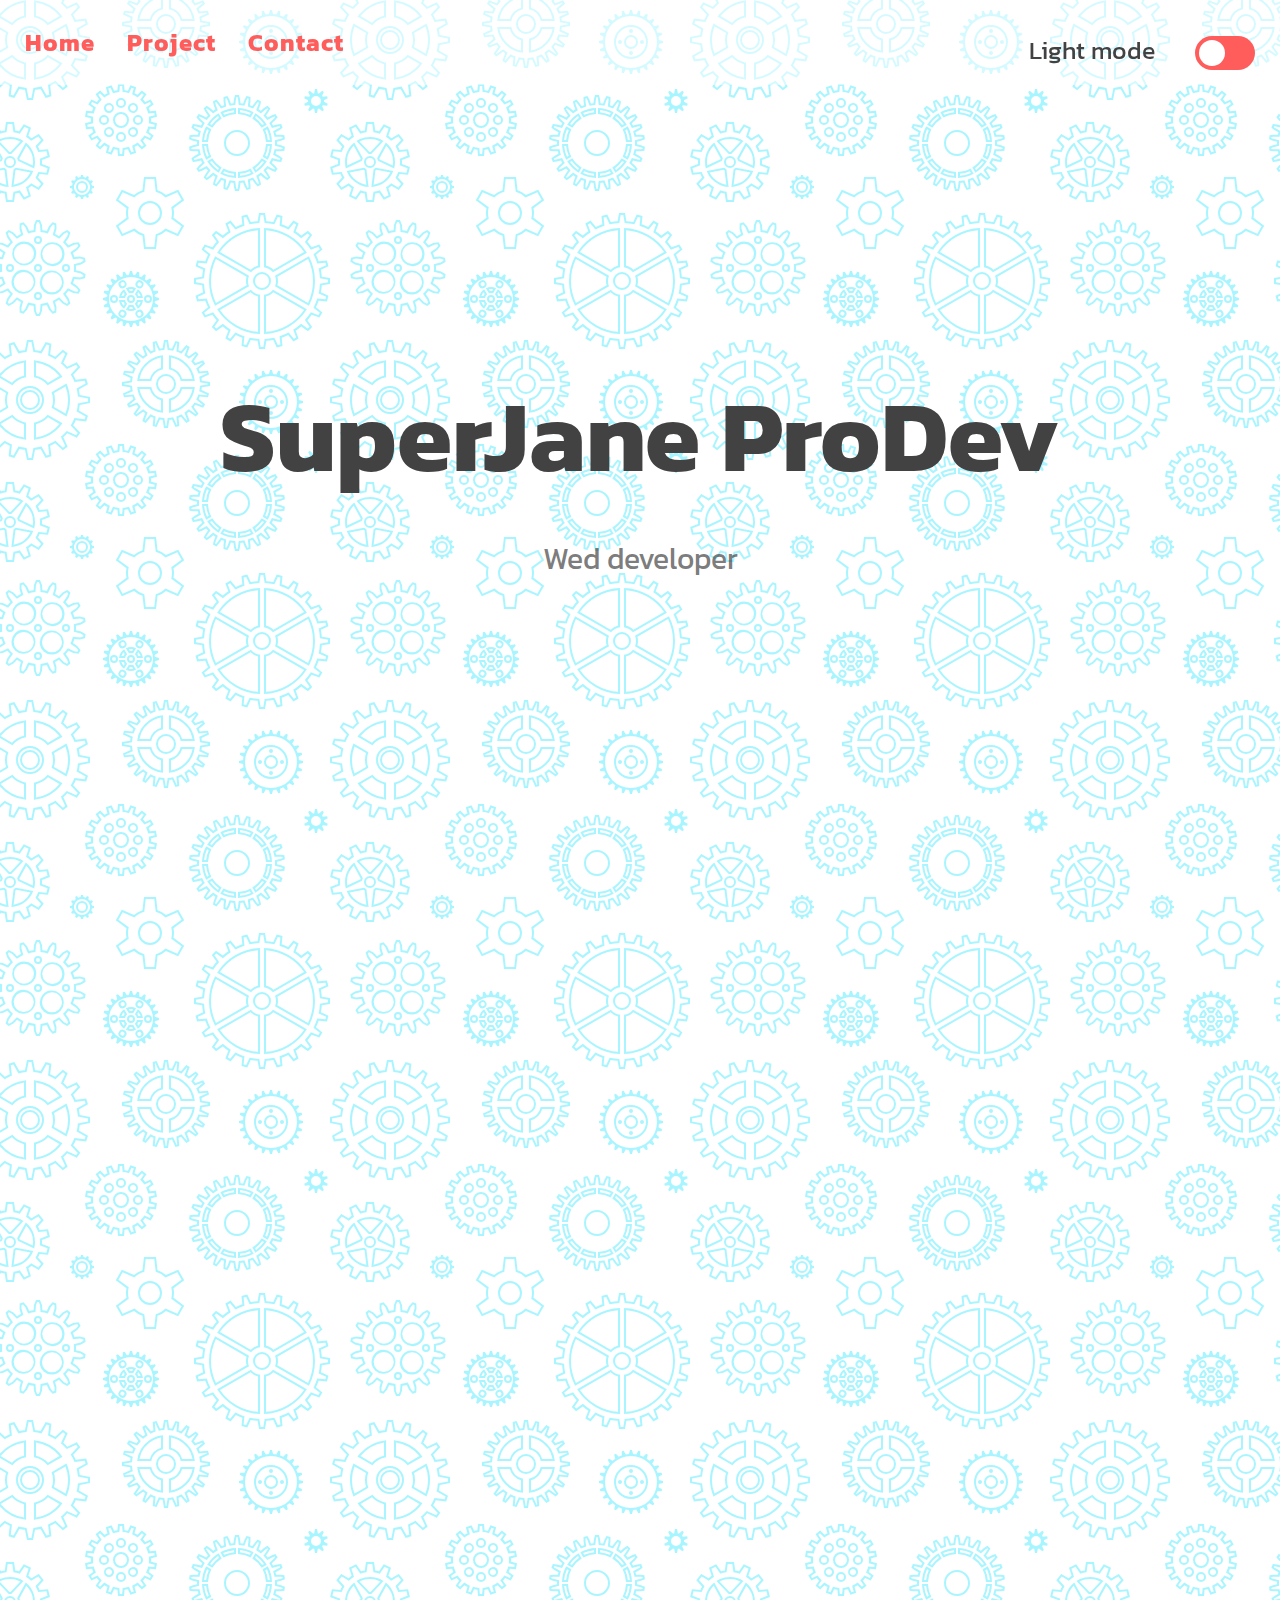
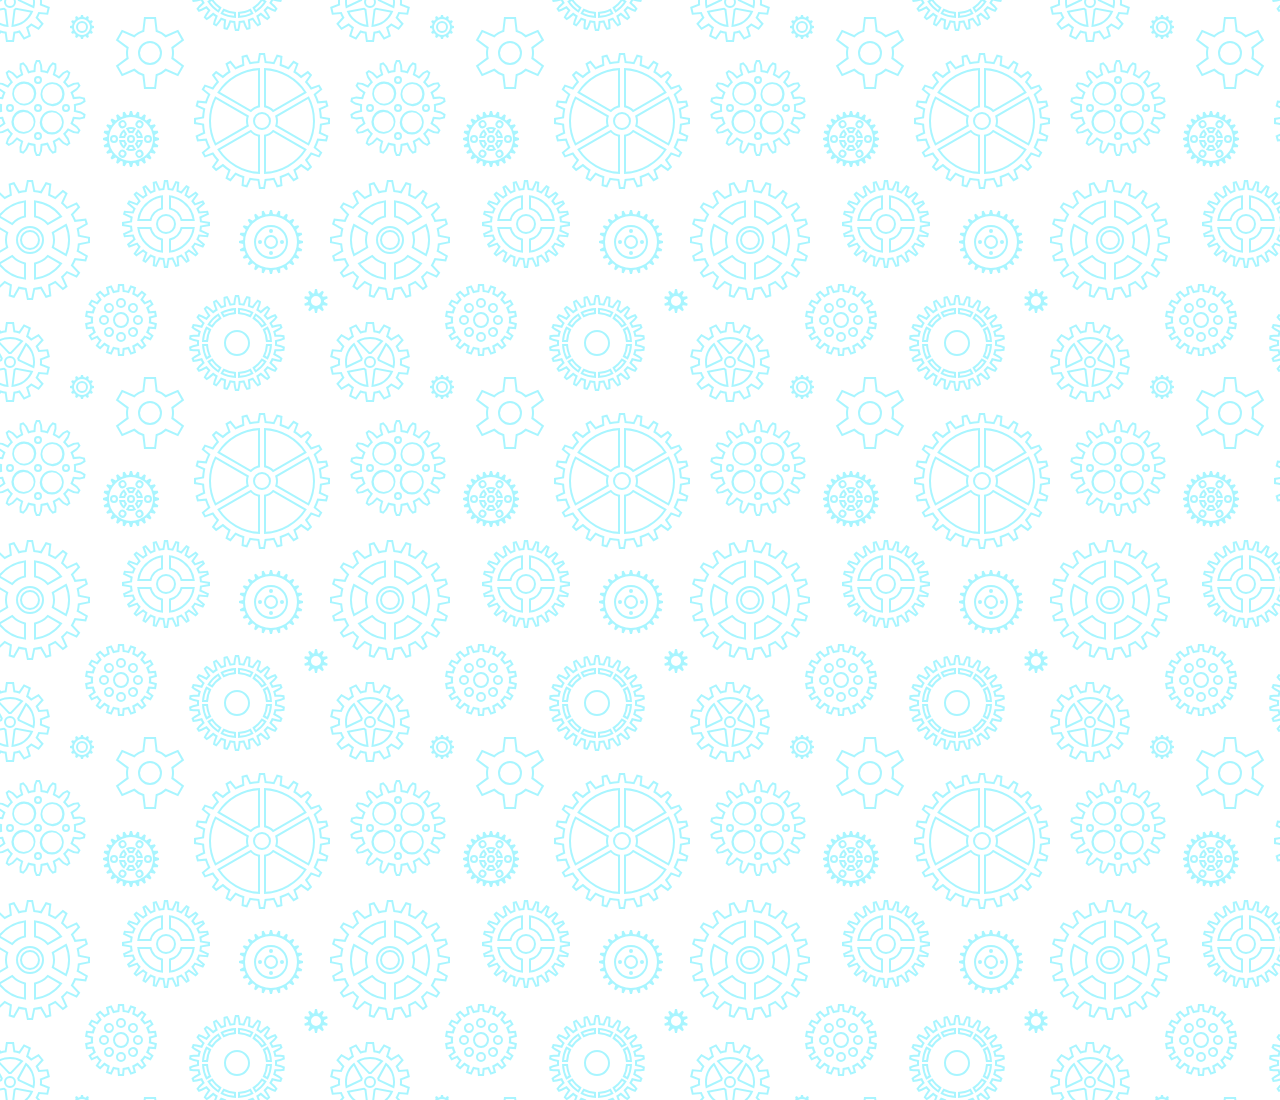
==== commit 94485e5e: "add script in dark&light mode" ====
--- a/ex/DarkandLightmode/index.html
+++ b/ex/DarkandLightmode/index.html
@@ -11,12 +11,12 @@
 <body>
     <div class="them-switch-container">
         <span id="toggle-icon">
-            <span class="toggle-text">light mode</span>
-            <i class="fa-solid fa-sun"></i>
+            <span class="toggle-text">Light mode</span>
+            <i class="fas fa-sun"></i>
         </span>
         <span id="toggle-icon">
-            <span class="toggle-text">Dark mode</span>
-            <i class="fa-solid fa-moon"></i>
+            <!-- <span class="toggle-text"></span> -->
+            <!-- <i class="fa-solid fa-moon"></i> -->
         </span>
         <label class="them-switch">
             <input type="checkbox" >
@@ -34,7 +34,7 @@
     <section id="home">
         <div class="title-group">
             <h1>SuperJane ProDev</h1>
-            <h2>Wed deverloper</h2>
+            <h2>Wed developer</h2>
         </div>
     </section>
     <section id="project">
--- a/ex/DarkandLightmode/style.css
+++ b/ex/DarkandLightmode/style.css
@@ -2,11 +2,17 @@
 /* variable */
 :root{
     --primary-color : rgb(255,92,92);
-    --text-primary : rgb(250,250,250);
-    --text-bg : rgb(66,66,66);
-    --text-bg-second : rgb(66,66,66,0.7);
+    --text-color : rgb(66,66,66);
+    --text-color-second : rgb(66,66,66,0.7);
     --bg-color : rgb(255,255,255);
     --box-shadow : 0 5px 20px 1px rgba(0,0,0,0.5); 
+}
+[data-theme='dark']{
+    --primary-color : orange;
+    --text-color : white;
+    --text-color-second : rgb(255,255,255,0.8);
+    --bg-color : #121213;
+    --box-shadow : 0 5px 20px 1px rgba(0,0,0,0.5);
 }
 *{
     box-sizing: border-box;
@@ -16,14 +22,105 @@
     background-color: var(--bg-color);
     background-image: url("data:image/svg+xml,%3Csvg xmlns='http://www.w3.org/2000/svg' width='360' height='360' viewBox='0 0 360 360'%3E%3Cpath fill='%2300e2ff' fill-opacity='0.34' d='M0 85.02l4.62-4.27a49.09 49.09 0 0 0 7.33 3.74l-1.2 10.24 2.66.87 5.05-9c2.62.65 5.34 1.08 8.12 1.28L28.6 98h2.8l2.02-10.12c2.74-.2 5.46-.62 8.12-1.28l5.05 8.99 2.66-.86-1.2-10.24c2.55-1.03 5-2.29 7.33-3.74l7.58 7 2.26-1.65-4.3-9.38a48.3 48.3 0 0 0 5.8-5.8l9.38 4.3 1.65-2.26-7-7.58a49.09 49.09 0 0 0 3.74-7.33l10.24 1.2.87-2.66-9-5.05a48.07 48.07 0 0 0 1.28-8.12L88 41.4v-2.8l-10.12-2.02c-.2-2.74-.62-5.46-1.28-8.12l8.99-5.05-.86-2.66-10.24 1.2c-1.03-2.55-2.29-5-3.74-7.33l7-7.58-1.65-2.26-9.38 4.3a48.3 48.3 0 0 0-5.8-5.8L62.42 0h2.16l-1.25 2.72a50.31 50.31 0 0 1 3.95 3.95l9.5-4.36 3.52 4.85-7.08 7.68c.94 1.6 1.79 3.27 2.54 4.98l10.38-1.21 1.85 5.7-9.11 5.12c.39 1.8.68 3.65.87 5.52L90 37v6l-10.25 2.05a49.9 49.9 0 0 1-.87 5.52l9.11 5.12-1.85 5.7-10.38-1.21c-.75 1.7-1.6 3.37-2.54 4.98l7.08 7.68-3.52 4.85-9.5-4.36a50.31 50.31 0 0 1-3.95 3.95l4.36 9.5-4.85 3.52-7.68-7.08c-1.6.94-3.27 1.79-4.98 2.54l1.21 10.38-5.7 1.85-5.12-9.11c-1.8.39-3.65.68-5.52.87L33 100h-6l-2.05-10.25a49.9 49.9 0 0 1-5.52-.87l-5.12 9.11-5.7-1.85 1.21-10.38c-1.7-.75-3.37-1.6-4.98-2.54L0 87.68v-2.66zM0 52.7V27.3l8.38 4.84a22.96 22.96 0 0 0 0 15.72L0 52.7zm0-39.16A39.91 39.91 0 0 1 26 .2v17.15a22.98 22.98 0 0 0-13.62 7.86L0 18.06v-4.52zm0 52.92v-4.52l12.38-7.15A22.98 22.98 0 0 0 26 62.65V79.8A39.91 39.91 0 0 1 0 66.46zM34 79.8V62.65a22.98 22.98 0 0 0 13.62-7.86l14.85 8.58A39.97 39.97 0 0 1 34 79.8zm32.48-23.36l-14.86-8.58a22.96 22.96 0 0 0 0-15.72l14.86-8.58A39.86 39.86 0 0 1 70 40a39.9 39.9 0 0 1-3.52 16.44zm-4.01-39.8L47.62 25.2A22.98 22.98 0 0 0 34 17.35V.2a39.97 39.97 0 0 1 28.47 16.43v.01zM0 50.38l5.98-3.45a25.01 25.01 0 0 1 0-13.88L0 29.6v20.78zm.5-34.35l11.48 6.63c3.27-3.4 7.44-5.8 12.02-6.94V2.47A37.96 37.96 0 0 0 .5 16.04v-.01zm0 47.92A37.96 37.96 0 0 0 24 77.53V64.28a24.97 24.97 0 0 1-12.02-6.95L.5 63.96v-.01zM36 77.53a37.96 37.96 0 0 0 23.5-13.57l-11.48-6.63A24.97 24.97 0 0 1 36 64.28v13.25zm29.5-23.96a37.91 37.91 0 0 0 0-27.14l-11.48 6.63a25.01 25.01 0 0 1 0 13.88l11.49 6.63h-.01zm-6-37.53A37.96 37.96 0 0 0 36 2.47v13.25c4.66 1.15 8.8 3.6 12.02 6.95l11.48-6.63zM30 54a14 14 0 1 1 0-28 14 14 0 0 1 0 28zm0-2a12 12 0 1 0 0-24 12 12 0 0 0 0 24zm0-2a10 10 0 1 1 0-20 10 10 0 0 1 0 20zm0-2a8 8 0 1 0 0-16 8 8 0 0 0 0 16zm77.47 45.17l-1.62-5.97 5.67-2.06 2.61 5.64c1.09-.25 2.2-.44 3.33-.58l.52-6.2h6.04l.52 6.2c1.13.14 2.24.33 3.33.58l2.6-5.64 5.68 2.06-1.62 5.97c1.02.51 2 1.07 2.95 1.69l4.35-4.38 4.62 3.88-3.53 5c.8.84 1.53 1.71 2.23 2.62l5.52-2.6 3.02 5.23-4.98 3.46c.46 1.06.86 2.14 1.2 3.25l6.02-.54 1.05 5.94-5.84 1.54c.07 1.16.07 2.32 0 3.48l5.84 1.54-1.05 5.94-6.02-.54c-.34 1.1-.74 2.2-1.2 3.25l4.98 3.46-3.02 5.22-5.52-2.6c-.7.92-1.44 1.8-2.23 2.62l3.53 5-4.62 3.89-4.35-4.38a30.2 30.2 0 0 1-2.95 1.69l1.62 5.97-5.67 2.06-2.61-5.64c-1.09.25-2.2.44-3.33.58l-.52 6.2h-6.04l-.52-6.2a30.27 30.27 0 0 1-3.33-.58l-2.6 5.64-5.68-2.06 1.62-5.97c-1.01-.5-2-1.07-2.95-1.69l-4.35 4.38-4.62-3.88 3.53-5a32.5 32.5 0 0 1-2.23-2.62l-5.52 2.6-3.02-5.23 4.98-3.46a29.66 29.66 0 0 1-1.2-3.25l-6.02.54-1.05-5.94 5.84-1.54a30.28 30.28 0 0 1 0-3.48l-5.84-1.54 1.05-5.94 6.02.54c.34-1.1.74-2.2 1.2-3.25l-4.98-3.46 3.02-5.22 5.52 2.6c.7-.92 1.44-1.8 2.23-2.62l-3.53-5 4.62-3.89 4.35 4.38a30.2 30.2 0 0 1 2.95-1.69zm15.2-1.12l-.5-6.05h-2.34l-.5 6.05c-2.18.13-4.3.5-6.32 1.1l-2.54-5.5-2.2.8 1.6 5.85a27.97 27.97 0 0 0-5.56 3.21l-4.27-4.3-1.79 1.5 3.5 4.95a28.14 28.14 0 0 0-4.12 4.92l-5.5-2.59-1.16 2.02 4.98 3.46a27.8 27.8 0 0 0-2.2 6.03l-6.03-.55-.4 2.3 5.86 1.54a28.3 28.3 0 0 0 0 6.42l-5.87 1.55.4 2.3 6.05-.56a27.8 27.8 0 0 0 2.2 6.03l-5 3.47 1.17 2.02 5.49-2.59a28.14 28.14 0 0 0 4.12 4.92l-3.5 4.96 1.79 1.5 4.27-4.31a27.97 27.97 0 0 0 5.56 3.21l-1.6 5.85 2.2.8 2.54-5.5c2.02.6 4.14.97 6.32 1.1l.5 6.05h2.34l.5-6.05c2.18-.13 4.3-.5 6.32-1.1l2.54 5.5 2.2-.8-1.6-5.85a27.97 27.97 0 0 0 5.56-3.21l4.27 4.3 1.79-1.5-3.5-4.95a28.14 28.14 0 0 0 4.12-4.92l5.5 2.59 1.16-2.02-4.98-3.46a27.8 27.8 0 0 0 2.2-6.03l6.03.55.4-2.3-5.86-1.54a28.3 28.3 0 0 0 0-6.42l5.87-1.55-.4-2.3-6.05.56a27.8 27.8 0 0 0-2.2-6.03l4.99-3.46-1.17-2.02-5.49 2.59a28.14 28.14 0 0 0-4.12-4.92l3.5-4.96-1.79-1.5-4.27 4.31a27.97 27.97 0 0 0-5.56-3.21l1.6-5.85-2.2-.8-2.54 5.5c-2.02-.6-4.14-.97-6.32-1.1l.01-.01zM121 128a8 8 0 1 1 0-16 8 8 0 0 1 0 16zm0-2a6 6 0 1 0 0-12 6 6 0 0 0 0 12zm0-18a5 5 0 1 1 0-10 5 5 0 0 1 0 10zm8.49 3.51a5 5 0 1 1 6.95-7.2 5 5 0 0 1-6.95 7.2zM133 120a5 5 0 1 1 10 0 5 5 0 0 1-10 0zm-3.51 8.49a5 5 0 1 1 7.2 6.95 5 5 0 0 1-7.2-6.95zM121 132a5 5 0 1 1 0 10 5 5 0 0 1 0-10zm-8.49-3.51a5 5 0 1 1-6.95 7.2 5 5 0 0 1 6.95-7.2zM109 120a5 5 0 1 1-10 0 5 5 0 0 1 10 0zm3.51-8.49a5 5 0 1 1-7.2-6.95 5 5 0 0 1 7.2 6.95zM121 106a3 3 0 1 0 0-6 3 3 0 0 0 0 6zm9.9 4.1a3 3 0 1 0 4.39-4.09 3 3 0 0 0-4.39 4.09zm4.1 9.9a3 3 0 1 0 6 0 3 3 0 0 0-6 0zm-4.1 9.9a3 3 0 1 0 4.09 4.39 3 3 0 0 0-4.09-4.39zM121 134a3 3 0 1 0 0 6 3 3 0 0 0 0-6zm-9.9-4.1a3 3 0 1 0-4.39 4.09 3 3 0 0 0 4.39-4.09zM107 120a3 3 0 1 0-6 0 3 3 0 0 0 6 0zm4.1-9.9a3 3 0 1 0-4.09-4.39 3 3 0 0 0 4.09 4.39zm129.42-6.95v.01c.87.07 1.74.17 2.6.3l1.5-3.91 1.94-3.64 3.89.97v4.13l-.5 4.13c.83.28 1.64.59 2.44.93l2.42-3.43 2.76-3.07 3.54 1.88-1 4-1.49 3.89c.73.47 1.45.97 2.15 1.49l3.19-2.76 3.42-2.3 2.97 2.67-1.93 3.65-2.38 3.4c.6.64 1.2 1.3 1.76 1.99l3.68-1.94 3.85-1.48 2.29 3.28-2.7 3.11-3.12 2.82c.43.76.84 1.53 1.22 2.32l4.04-1 4.1-.5 1.43 3.73-3.37 2.37-3.7 1.98c.23.84.44 1.68.62 2.54l4.17.01 4.1.5.48 3.97-3.85 1.48-4.06 1.02c.03.87.03 1.75 0 2.62l4.06 1.02 3.85 1.48-.48 3.97-4.1.51h-4.17c-.18.86-.39 1.71-.63 2.54l3.7 1.98 3.38 2.37-1.43 3.73-4.1-.5-4.04-1c-.38.79-.79 1.56-1.22 2.32l3.13 2.82 2.7 3.11-2.3 3.28-3.85-1.48-3.68-1.95a37 37 0 0 1-1.76 2l2.38 3.41 1.93 3.64-2.97 2.67-3.42-2.3-3.19-2.76a40.1 40.1 0 0 1-2.15 1.48l1.48 3.9 1 4-3.53 1.88-2.76-3.07-2.42-3.43c-.8.33-1.61.65-2.45.93l.5 4.13v4.13l-3.88.97-1.94-3.65-1.5-3.9c-.86.13-1.73.23-2.6.31L240 187l-1 4h-4l-1-4-.52-4.16a37.6 37.6 0 0 1-2.6-.3l-1.5 3.91-1.94 3.64-3.89-.97v-4.13l.5-4.13c-.83-.28-1.64-.59-2.44-.93l-2.42 3.43-2.76 3.07-3.54-1.88 1-4 1.49-3.89c-.74-.47-1.45-.97-2.15-1.49l-3.19 2.76-3.42 2.3-2.97-2.67 1.93-3.65 2.38-3.4c-.61-.65-1.2-1.31-1.76-1.99l-3.68 1.94-3.85 1.48-2.29-3.28 2.7-3.11 3.12-2.82c-.43-.76-.84-1.53-1.22-2.32l-4.04 1-4.1.5-1.43-3.73 3.37-2.37 3.7-1.98c-.23-.84-.44-1.68-.62-2.54l-4.17-.01-4.1-.5-.48-3.97 3.85-1.48 4.06-1.02c-.03-.87-.03-1.75 0-2.62l-4.06-1.02-3.85-1.48.48-3.97 4.1-.51h4.17c.18-.86.39-1.71.63-2.54l-3.7-1.98-3.38-2.37 1.43-3.73 4.1.5 4.04 1c.38-.79.79-1.56 1.22-2.32l-3.13-2.82-2.7-3.11 2.3-3.28 3.85 1.48 3.68 1.95a37 37 0 0 1 1.76-2l-2.38-3.41-1.93-3.64 2.97-2.67 3.42 2.3 3.19 2.76c.7-.52 1.41-1.02 2.15-1.48l-1.48-3.9-1-4 3.53-1.88 2.76 3.07 2.42 3.43c.8-.33 1.61-.65 2.45-.93l-.5-4.13v-4.13l3.88-.97 1.94 3.65 1.5 3.9c.86-.13 1.73-.23 2.6-.31L234 99l1-4h4l1 4 .52 4.15zm-14.3 3.4c-1.83.54-3.6 1.21-5.3 2l-3.5-4.97-1.38-1.53-.88.47.5 2 2.16 5.67a38.09 38.09 0 0 0-4.66 3.22l-4.61-4-1.71-1.15-.75.67.97 1.82 3.47 4.98a38.22 38.22 0 0 0-3.79 4.28l-5.37-2.84-1.92-.74-.57.82 1.35 1.56 4.52 4.09a37.9 37.9 0 0 0-2.64 5l-5.89-1.45-2.04-.25-.36.94 1.69 1.18 5.36 2.87a37.74 37.74 0 0 0-1.35 5.5l-6.08.01-2.04.25-.12 1 1.92.73 5.9 1.5a38.54 38.54 0 0 0 0 5.65l-5.9 1.49-1.92.74.12.99 2.04.25 6.08.01c.31 1.86.77 3.7 1.35 5.5l-5.36 2.87-1.7 1.18.37.94 2.04-.25 5.9-1.46a37.9 37.9 0 0 0 2.63 5.01l-4.52 4.1-1.35 1.55.57.82 1.92-.74 5.37-2.84a38.22 38.22 0 0 0 3.8 4.28l-3.48 4.98-.97 1.82.75.67 1.7-1.15 4.62-4a38.09 38.09 0 0 0 4.66 3.22l-2.17 5.67-.5 2 .89.47 1.38-1.53 3.5-4.98c1.7.8 3.47 1.47 5.3 2l-.73 6.04v2.06l.97.24.97-1.82 2.2-5.68c1.83.36 3.7.6 5.62.68L236 187l.5 2h1l.5-2 .75-6.04a38.2 38.2 0 0 0 5.62-.68l2.2 5.68.97 1.82.97-.24v-2.06l-.73-6.03c1.83-.54 3.6-1.21 5.3-2l3.5 4.97 1.38 1.53.88-.47-.5-2-2.16-5.67a38.09 38.09 0 0 0 4.66-3.22l4.61 4 1.71 1.15.75-.67-.97-1.82-3.47-4.98a38.22 38.22 0 0 0 3.79-4.28l5.37 2.84 1.92.74.57-.82-1.35-1.56-4.52-4.09c1-1.6 1.88-3.27 2.64-5l5.89 1.45 2.04.25.36-.94-1.69-1.18-5.36-2.87a37.4 37.4 0 0 0 1.35-5.5l6.08-.01 2.04-.25.12-1-1.92-.73-5.9-1.5c.14-1.88.14-3.77 0-5.65l5.9-1.49 1.92-.74-.12-.99-2.04-.25-6.08-.01a37.4 37.4 0 0 0-1.35-5.5l5.36-2.87 1.7-1.18-.37-.94-2.04.25-5.9 1.46a37.9 37.9 0 0 0-2.63-5.01l4.52-4.1 1.35-1.55-.57-.82-1.92.74-5.37 2.84a38.22 38.22 0 0 0-3.8-4.28l3.48-4.98.97-1.82-.75-.67-1.7 1.15-4.62 4a38.09 38.09 0 0 0-4.66-3.22l2.17-5.67.5-2-.89-.47-1.38 1.53-3.5 4.98c-1.7-.8-3.47-1.47-5.3-2l.73-6.04v-2.06l-.97-.24-.97 1.82-2.2 5.68c-1.83-.36-3.7-.6-5.62-.68L238 99l-.5-2h-1l-.5 2-.75 6.04c-1.92.09-3.8.32-5.62.68l-2.2-5.68-.97-1.82-.97.24v2.06l.73 6.03zm-5.85 5.65A34.82 34.82 0 0 1 236 108v6a28.8 28.8 0 0 0-12.63 3.39l-3-5.2v.01zm2.8.83l1 1.74a30.8 30.8 0 0 1 9.83-2.63v-2.01a32.8 32.8 0 0 0-10.83 2.9zm-4.53.17l3 5.2a29.12 29.12 0 0 0-9.24 9.24l-5.2-3a35.18 35.18 0 0 1 11.44-11.44zm-.67 2.84a33.19 33.19 0 0 0-7.93 7.93l1.74 1a31.18 31.18 0 0 1 7.2-7.2l-1.01-1.73zm-11.77 10.33h-.01l5.2 3A28.8 28.8 0 0 0 208 142h-6a34.82 34.82 0 0 1 4.2-15.63zm.83 2.8a32.8 32.8 0 0 0-2.9 10.83h2.01a30.8 30.8 0 0 1 2.63-9.83l-1.74-1zM202.01 144h6.01c.15 4.41 1.3 8.73 3.38 12.63l-5.2 3a34.82 34.82 0 0 1-4.19-15.63zm2.12 2a32.8 32.8 0 0 0 2.9 10.84l1.74-1a30.8 30.8 0 0 1-2.63-9.84h-2.01zm3.07 15.36l5.2-3c2.34 3.74 5.5 6.9 9.24 9.24l-3 5.2a35.18 35.18 0 0 1-11.44-11.44zm2.84.67a33.19 33.19 0 0 0 7.93 7.93l1-1.74a31.18 31.18 0 0 1-7.2-7.2l-1.73 1.01zm10.33 11.77v.01l3-5.2A28.85 28.85 0 0 0 236 172v6a34.82 34.82 0 0 1-15.63-4.2zm2.8-.83a32.8 32.8 0 0 0 10.83 2.9v-2.01a30.8 30.8 0 0 1-9.83-2.63l-1 1.74zm14.83 5.02v-6.01c4.41-.15 8.73-1.3 12.63-3.38l3 5.2a34.82 34.82 0 0 1-15.63 4.19zm2-2.12a32.8 32.8 0 0 0 10.84-2.9l-1-1.74a30.8 30.8 0 0 1-9.84 2.63v2.01zm15.36-3.07l-3-5.2c3.74-2.34 6.9-5.5 9.24-9.24l5.2 3a35.18 35.18 0 0 1-11.44 11.44zm.67-2.84a33.19 33.19 0 0 0 7.93-7.93l-1.74-1a31.18 31.18 0 0 1-7.2 7.2l1.01 1.73zm11.77-10.33h.01l-5.2-3A28.85 28.85 0 0 0 266 144h6a34.82 34.82 0 0 1-4.2 15.63zm-.83-2.8a32.8 32.8 0 0 0 2.9-10.83h-2.01a30.8 30.8 0 0 1-2.63 9.83l1.74 1zm5.02-14.83h-6.01a28.85 28.85 0 0 0-3.38-12.63l5.2-3a34.82 34.82 0 0 1 4.19 15.63zm-2.12-2a32.8 32.8 0 0 0-2.9-10.84l-1.74 1a30.8 30.8 0 0 1 2.63 9.84h2.01zm-3.07-15.36l-5.2 3a29.12 29.12 0 0 0-9.24-9.24l3-5.2a35.18 35.18 0 0 1 11.44 11.44zm-2.84-.67a33.19 33.19 0 0 0-7.93-7.93l-1 1.74a31.18 31.18 0 0 1 7.2 7.2l1.73-1.01zM238 108a34.82 34.82 0 0 1 15.63 4.19l-3 5.2a28.85 28.85 0 0 0-12.63-3.38V108zm12.84 5.02a32.8 32.8 0 0 0-10.84-2.9v2.01a30.8 30.8 0 0 1 9.83 2.63l1-1.74h.01zM237 156a13 13 0 1 1 0-26 13 13 0 0 1 0 26zm0-2a11 11 0 1 0 0-22 11 11 0 0 0 0 22zM137.54 0h56.92l-.74 1.03c.57.7 1.12 1.4 1.64 2.14l7.75-2.9 2 3.46-6.38 5.25c.37.82.72 1.65 1.03 2.5l8.22-.8 1.04 3.86-7.52 3.43c.15.88.26 1.77.35 2.67L210 22v4l-8.15 1.36c-.09.9-.2 1.8-.35 2.67l7.52 3.43-1.04 3.86-8.22-.8c-.31.85-.66 1.68-1.03 2.5l6.38 5.25-2 3.46-7.75-2.9c-.52.74-1.07 1.45-1.64 2.14l4.8 6.73-2.82 2.83-6.73-4.8c-.7.56-1.4 1.11-2.14 1.63l2.9 7.75-3.46 2-5.25-6.38c-.82.37-1.65.72-2.5 1.03l.8 8.22-3.86 1.04-3.43-7.52c-.88.15-1.77.26-2.67.35L168 68h-4l-1.36-8.15c-.9-.09-1.8-.2-2.67-.35l-3.43 7.52-3.86-1.04.8-8.22c-.85-.31-1.68-.66-2.5-1.03l-5.25 6.38-3.46-2 2.9-7.75a36.15 36.15 0 0 1-2.14-1.64l-6.73 4.8-2.83-2.82 4.8-6.73c-.56-.7-1.11-1.4-1.63-2.14l-7.75 2.9-2-3.46 6.38-5.25c-.37-.82-.72-1.65-1.03-2.5l-8.22.8-1.04-3.86 7.52-3.43c-.15-.88-.26-1.77-.35-2.67L122 26v-4l8.15-1.36c.09-.9.2-1.8.35-2.67l-7.52-3.43 1.04-3.86 8.22.8c.31-.85.66-1.68 1.03-2.5l-6.38-5.25 2-3.46 7.75 2.9c.52-.74 1.07-1.45 1.64-2.14L137.54 0zm2.43 0l.83 1.17a34.14 34.14 0 0 0-3.38 4.4l-7.63-2.86-.33.58 6.29 5.18a33.79 33.79 0 0 0-2.13 5.12l-8.1-.78-.18.64 7.42 3.37a34.02 34.02 0 0 0-.72 5.5L124 23.68v.66l8.04 1.34c.1 1.88.33 3.72.72 5.5l-7.42 3.38.18.64 8.1-.78a33.88 33.88 0 0 0 2.13 5.12l-6.29 5.18.33.58 7.63-2.86c1 1.56 2.14 3.03 3.38 4.4l-4.73 6.63.47.47 6.63-4.73a34.14 34.14 0 0 0 4.4 3.38l-2.86 7.63.58.33 5.18-6.29c1.63.84 3.35 1.56 5.12 2.13l-.78 8.1.64.18 3.37-7.42c1.79.39 3.63.63 5.5.72l1.35 8.04h.66l1.34-8.04c1.88-.1 3.72-.33 5.5-.72l3.38 7.42.64-.18-.78-8.1a33.88 33.88 0 0 0 5.12-2.13l5.18 6.29.58-.33-2.86-7.63c1.56-1 3.03-2.14 4.4-3.38l6.63 4.73.47-.47-4.73-6.63a34.14 34.14 0 0 0 3.38-4.4l7.63 2.86.33-.58-6.29-5.18a33.79 33.79 0 0 0 2.13-5.12l8.1.78.18-.64-7.42-3.37c.39-1.79.63-3.63.72-5.5l8.04-1.35v-.66l-8.04-1.34c-.1-1.88-.33-3.72-.72-5.5l7.42-3.38-.18-.64-8.1.78a33.79 33.79 0 0 0-2.13-5.12l6.29-5.18-.33-.58-7.63 2.86c-1-1.56-2.14-3.03-3.38-4.4l.83-1.17h-52.06V0zm-2.82 27h14.15A15.02 15.02 0 0 0 163 38.7v14.15A29.01 29.01 0 0 1 137.15 27zm12.57-27H163v9.3A15.02 15.02 0 0 0 151.3 21h-14.15a28.99 28.99 0 0 1 12.57-21zM169 52.85V38.7A15.02 15.02 0 0 0 180.7 27h14.15A29.01 29.01 0 0 1 169 52.85zM182.28 0a28.99 28.99 0 0 1 12.57 21H180.7A15.02 15.02 0 0 0 169 9.3V0h13.28zm-42.82 29A27.03 27.03 0 0 0 161 50.54V40.25A17.04 17.04 0 0 1 149.75 29h-10.29zm14.16-29a27.04 27.04 0 0 0-14.16 19h10.29A17.04 17.04 0 0 1 161 7.75V0h-7.38zM171 50.54A27.03 27.03 0 0 0 192.54 29h-10.29A17.04 17.04 0 0 1 171 40.25v10.29zM178.38 0H171v7.75A17.04 17.04 0 0 1 182.25 19h10.29a27.04 27.04 0 0 0-14.16-19zM166 34a10 10 0 1 1 0-20 10 10 0 0 1 0 20zm0-2a8 8 0 1 0 0-16 8 8 0 0 0 0 16zm-39.51 176.15l-10.67-7.95 6-10.4 12.23 5.27a23.97 23.97 0 0 1 8.4-4.86L144 177h12l1.55 13.21a23.97 23.97 0 0 1 8.4 4.86l12.23-5.27 6 10.4-10.67 7.95a24 24 0 0 1 0 9.7l10.67 7.95-6 10.4-12.23-5.27a23.97 23.97 0 0 1-8.4 4.86L156 249h-12l-1.55-13.21a23.97 23.97 0 0 1-8.4-4.86l-12.23 5.27-6-10.4 10.67-7.95a24.1 24.1 0 0 1 0-9.7zm29.25-16.4l-1.5-12.75h-8.48l-1.5 12.76c-3.75 1-7.1 2.99-9.79 5.65l-11.8-5.08-4.23 7.34 10.3 7.68c-.98 3.7-.98 7.6 0 11.3l-10.3 7.68 4.23 7.34 11.8-5.08a22.1 22.1 0 0 0 9.8 5.65l1.5 12.76h8.47l1.5-12.76c3.75-1 7.1-2.99 9.79-5.65l11.8 5.08 4.23-7.34-10.3-7.68c.98-3.7.98-7.6 0-11.3l10.3-7.68-4.23-7.34-11.8 5.08a21.98 21.98 0 0 0-9.8-5.65l.01-.01zM150 225a12 12 0 1 1 0-24 12 12 0 0 1 0 24zm0-2a10 10 0 1 0 0-20 10 10 0 0 0 0 20zm3.53 67.72l4.26.07.51 1.93-3.65 2.19c.11.63.2 1.27.25 1.92L159 298v2l-4.1 1.17c-.05.65-.14 1.29-.25 1.92l3.65 2.2-.51 1.92-4.26.07c-.22.61-.47 1.21-.74 1.8l2.96 3.05-1 1.74-4.13-1.04a24.1 24.1 0 0 1-1.18 1.54l2.07 3.72-1.42 1.42-3.72-2.07c-.5.41-1.01.8-1.54 1.18l1.04 4.13-1.74 1-3.05-2.96c-.59.27-1.19.52-1.8.74l-.07 4.26-1.93.51-2.19-3.65c-.63.11-1.27.2-1.92.25L132 327h-2l-1.17-4.1c-.65-.05-1.29-.14-1.92-.25l-2.2 3.65-1.92-.51-.07-4.26c-.61-.22-1.21-.47-1.8-.74l-3.05 2.96-1.74-1 1.04-4.13a24.1 24.1 0 0 1-1.54-1.18l-3.72 2.07-1.42-1.42 2.07-3.72c-.41-.5-.8-1.01-1.18-1.54l-4.13 1.04-1-1.74 2.96-3.05c-.27-.59-.52-1.19-.74-1.8l-4.26-.07-.51-1.93 3.65-2.19c-.11-.63-.2-1.27-.25-1.92L103 300v-2l4.1-1.17c.05-.65.14-1.29.25-1.92l-3.65-2.2.51-1.92 4.26-.07c.22-.61.47-1.21.74-1.8l-2.96-3.05 1-1.74 4.13 1.04c.38-.53.77-1.04 1.18-1.54l-2.07-3.72 1.42-1.42 3.72 2.07c.5-.41 1.01-.8 1.54-1.18l-1.04-4.13 1.74-1 3.05 2.96c.59-.27 1.19-.52 1.8-.74l.07-4.26 1.93-.51 2.19 3.65c.63-.11 1.27-.2 1.92-.25L130 271h2l1.17 4.1c.65.05 1.29.14 1.92.25l2.2-3.65 1.92.51.07 4.26c.61.22 1.21.47 1.8.74l3.05-2.96 1.74 1-1.04 4.13c.53.38 1.04.77 1.54 1.18l3.72-2.07 1.42 1.42-2.07 3.72c.41.5.8 1.01 1.18 1.54l4.13-1.04 1 1.74-2.96 3.05c.27.59.52 1.19.74 1.8zM109 299a22 22 0 1 0 44 0 22 22 0 0 0-44 0zm27.11-10.86l-3 5.22a6 6 0 0 0-4.21 0l-3.01-5.22a11.95 11.95 0 0 1 10.22 0zm1.74 1a12 12 0 0 1 5.1 8.86h-6.01a6.01 6.01 0 0 0-2.1-3.64l3-5.22h.01zm-13.7 0l3.02 5.22a6.01 6.01 0 0 0-2.1 3.64h-6.03a12 12 0 0 1 5.11-8.86zm-5.1 10.86h6.01a6.01 6.01 0 0 0 2.1 3.64l-3 5.22a12 12 0 0 1-5.12-8.86h.01zm6.84 9.86l3-5.22a6 6 0 0 0 4.21 0l3.01 5.22a11.95 11.95 0 0 1-10.22 0zm11.96-1l-3.02-5.22a6.01 6.01 0 0 0 2.1-3.64h6.03a12 12 0 0 1-5.11 8.86zm-4.68-19.62a10.04 10.04 0 0 0-4.34 0l1.05 1.82c.74-.1 1.5-.1 2.24 0l1.05-1.82zm5.2 3l-1.05 1.82c.46.59.84 1.24 1.12 1.94h2.1a9.99 9.99 0 0 0-2.17-3.76zm-14.74 0a9.99 9.99 0 0 0-2.17 3.76h2.1c.28-.7.66-1.35 1.12-1.94l-1.05-1.82zm-2.17 9.76a9.99 9.99 0 0 0 2.17 3.76l1.05-1.82a8.01 8.01 0 0 1-1.12-1.94h-2.1zm7.37 6.76c1.43.32 2.91.32 4.34 0l-1.05-1.82c-.74.1-1.5.1-2.24 0l-1.05 1.82zm9.54-3a9.99 9.99 0 0 0 2.17-3.76h-2.1c-.28.7-.66 1.35-1.12 1.94l1.05 1.82zM127 299a4 4 0 1 1 8 0 4 4 0 0 1-8 0zm2 0a2 2 0 1 0 4 0 2 2 0 0 0-4 0zm15 0a4 4 0 1 1 8 0 4 4 0 0 1-8 0zm-6.5 11.26a4 4 0 1 1 4 6.93 4 4 0 0 1-4-6.93zm-13 0a4 4 0 1 1-4 6.93 4 4 0 0 1 4-6.93zM118 299a4 4 0 1 1-8 0 4 4 0 0 1 8 0zm6.5-11.26a4 4 0 1 1-4-6.93 4 4 0 0 1 4 6.93zm13 0a4 4 0 1 1 4-6.93 4 4 0 0 1-4 6.93zM146 299a2 2 0 1 0 4 0 2 2 0 0 0-4 0zm-7.5 12.99a2 2 0 1 0 1.66 3.64 2 2 0 0 0-1.66-3.64zm-15 0a2 2 0 1 0-2.15 3.38 2 2 0 0 0 2.15-3.38zM116 299a2 2 0 1 0-4 0 2 2 0 0 0 4 0zm7.5-12.99a2 2 0 1 0-1.66-3.64 2 2 0 0 0 1.66 3.64zm15 0a2 2 0 1 0 2.15-3.38 2 2 0 0 0-2.15 3.38zm103.8-61.7l-.8-8.22 5.8-1.55 3.42 7.52c2.26-.43 4.57-.74 6.92-.9L259 213h6l1.36 8.16c2.35.16 4.66.47 6.92.9l3.42-7.52 5.8 1.55-.8 8.22c2.21.77 4.37 1.66 6.45 2.68l5.25-6.38 5.2 3-2.9 7.74a60.25 60.25 0 0 1 5.53 4.25l6.73-4.8 4.24 4.24-4.8 6.73a60.25 60.25 0 0 1 4.25 5.53l7.74-2.9 3 5.2-6.38 5.25a59.62 59.62 0 0 1 2.68 6.45l8.22-.8 1.55 5.8-7.52 3.42c.43 2.26.74 4.57.9 6.92L330 278v6l-8.16 1.36a60.03 60.03 0 0 1-.9 6.92l7.52 3.42-1.55 5.8-8.22-.8a59.62 59.62 0 0 1-2.68 6.45l6.38 5.25-3 5.2-7.74-2.9a60.25 60.25 0 0 1-4.25 5.53l4.8 6.73-4.24 4.24-6.73-4.8a60.25 60.25 0 0 1-5.53 4.25l2.9 7.74-5.2 3-5.25-6.38a59.62 59.62 0 0 1-6.45 2.68l.8 8.22-5.8 1.55-3.42-7.52c-2.26.43-4.57.74-6.92.9L265 349h-6l-1.36-8.16a60.03 60.03 0 0 1-6.92-.9l-3.42 7.52-5.8-1.55.8-8.22a59.62 59.62 0 0 1-6.45-2.68l-5.25 6.38-5.2-3 2.9-7.74a60.25 60.25 0 0 1-5.53-4.25l-6.73 4.8-4.24-4.24 4.8-6.73a60.25 60.25 0 0 1-4.25-5.53l-7.74 2.9-3-5.2 6.38-5.25a59.62 59.62 0 0 1-2.68-6.45l-8.22.8-1.55-5.8 7.52-3.42c-.43-2.29-.73-4.6-.9-6.92L194 284v-6l8.16-1.36c.16-2.35.47-4.66.9-6.92l-7.52-3.42 1.55-5.8 8.22.8c.77-2.2 1.66-4.35 2.68-6.45l-6.38-5.25 3-5.2 7.74 2.9a60.25 60.25 0 0 1 4.25-5.53l-4.8-6.73 4.24-4.24 6.73 4.8a60.25 60.25 0 0 1 5.53-4.25l-2.9-7.74 5.2-3 5.25 6.38a59.62 59.62 0 0 1 6.45-2.68zm2.12 1.4c-3.15 1-6.19 2.27-9.08 3.77l-5.19-6.3-2.3 1.33 2.86 7.65a58.24 58.24 0 0 0-7.79 5.98l-6.65-4.75-1.88 1.88 4.75 6.65a58.24 58.24 0 0 0-5.98 7.79l-7.65-2.86-1.33 2.3 6.3 5.2a57.64 57.64 0 0 0-3.77 9.07l-8.12-.79-.69 2.58 7.43 3.38a58 58 0 0 0-1.27 9.73l-8.06 1.35v2.66l8.06 1.35c.15 3.32.58 6.58 1.27 9.73l-7.43 3.38.7 2.58 8.11-.79c1 3.15 2.27 6.19 3.77 9.08l-6.3 5.19 1.33 2.3 7.65-2.86a58.24 58.24 0 0 0 5.98 7.79l-4.75 6.65 1.88 1.88 6.65-4.75a60.3 60.3 0 0 0 7.79 5.98l-2.86 7.65 2.3 1.33 5.2-6.3a56.99 56.99 0 0 0 9.07 3.77l-.79 8.12 2.58.69 3.38-7.43c3.15.69 6.4 1.12 9.73 1.27l1.35 8.06h2.66l1.35-8.06c3.32-.15 6.58-.58 9.73-1.27l3.38 7.43 2.58-.7-.79-8.11c3.15-1 6.19-2.27 9.08-3.77l5.19 6.3 2.3-1.33-2.86-7.65a58.24 58.24 0 0 0 7.79-5.98l6.65 4.75 1.88-1.88-4.75-6.65a60.3 60.3 0 0 0 5.98-7.79l7.65 2.86 1.33-2.3-6.3-5.2a56.99 56.99 0 0 0 3.77-9.07l8.12.79.69-2.58-7.43-3.38a58 58 0 0 0 1.27-9.73l8.06-1.35v-2.66l-8.06-1.35a58.04 58.04 0 0 0-1.27-9.73l7.43-3.38-.7-2.58-8.11.79c-1-3.15-2.27-6.19-3.77-9.08l6.3-5.19-1.33-2.3-7.65 2.86a58.24 58.24 0 0 0-5.98-7.79l4.75-6.65-1.88-1.88-6.65 4.75a58.24 58.24 0 0 0-7.79-5.98l2.86-7.65-2.3-1.33-5.2 6.3a57.64 57.64 0 0 0-9.07-3.77l.79-8.12-2.58-.69-3.38 7.43a58 58 0 0 0-9.73-1.27l-1.35-8.06h-2.66l-1.35 8.06c-3.32.15-6.58.58-9.73 1.27l-3.38-7.43-2.58.7.79 8.11zm4.58 50.1a13.96 13.96 0 0 0 0 10.39l-33.88 19.55A52.77 52.77 0 0 1 209 281c0-8.94 2.21-17.37 6.12-24.75L249 275.8v.01zm2-3.47l-33.87-19.56A52.97 52.97 0 0 1 260 228.04v39.1a13.99 13.99 0 0 0-9 5.2zm0 17.32a13.99 13.99 0 0 0 9 5.2v39.1a52.97 52.97 0 0 1-42.87-24.74L251 289.66zm13 5.2a13.99 13.99 0 0 0 9-5.2l33.87 19.56A52.97 52.97 0 0 1 264 333.96v-39.1zm11-8.66a13.96 13.96 0 0 0 0-10.4l33.88-19.55A52.77 52.77 0 0 1 315 281c0 8.94-2.21 17.37-6.12 24.75L275 286.2zm-2-13.86a13.99 13.99 0 0 0-9-5.2v-39.1a52.97 52.97 0 0 1 42.87 24.74L273 272.34zm-57.04-13.3A50.8 50.8 0 0 0 211 281a50.8 50.8 0 0 0 4.96 21.96l30.62-17.68c-.78-2.8-.78-5.76 0-8.56l-30.62-17.68zm4-6.93l30.62 17.68a16.08 16.08 0 0 1 7.42-4.29v-35.35a50.96 50.96 0 0 0-38.04 21.96zm0 57.78A50.96 50.96 0 0 0 258 331.85V296.5a15.98 15.98 0 0 1-7.42-4.29l-30.62 17.68zM266 331.85a50.96 50.96 0 0 0 38.04-21.96l-30.62-17.68a16.08 16.08 0 0 1-7.42 4.29v35.35zm42.04-28.89A50.8 50.8 0 0 0 313 281a50.8 50.8 0 0 0-4.96-21.96l-30.62 17.68c.78 2.8.78 5.76 0 8.56l30.62 17.68zm-4-50.85A50.96 50.96 0 0 0 266 230.15v35.35c2.86.74 5.41 2.25 7.42 4.29l30.62-17.68zM262 290a9 9 0 1 1 0-18 9 9 0 0 1 0 18zm0-2a7 7 0 1 0 0-14 7 7 0 0 0 0 14zM0 242.64l2.76.4 4.75 2.27a38.2 38.2 0 0 1 2.85-3.4l-3.06-4.28-1.69-5.11 3.07-2.58 4.74 2.55 3.69 3.76a37.96 37.96 0 0 1 3.84-2.22l-1.42-5.07.17-5.38 3.76-1.37 3.6 4.02 2.17 4.79c1.42-.34 2.88-.6 4.37-.77L34 225l2-5h4l2 5 .4 5.25c1.49.17 2.95.43 4.37.77l2.18-4.8 3.59-4 3.76 1.36.17 5.38-1.42 5.07c1.33.67 2.6 1.41 3.84 2.22l3.69-3.76 4.74-2.55 3.07 2.58-1.69 5.11-3.06 4.29a38.2 38.2 0 0 1 2.85 3.4l4.75-2.28 5.33-.77 2 3.46-3.33 4.23-4.34 2.98c.59 1.36 1.1 2.75 1.52 4.17l5.23-.52 5.27 1.1.7 3.94-4.58 2.84-5.1 1.31a38.6 38.6 0 0 1 0 4.44l5.1 1.3 4.58 2.85-.7 3.93-5.27 1.1-5.23-.5a36.3 36.3 0 0 1-1.52 4.16l4.34 2.98 3.33 4.23-2 3.46-5.33-.77-4.75-2.27a38.2 38.2 0 0 1-2.85 3.4l3.06 4.28 1.69 5.11-3.07 2.58-4.74-2.55-3.69-3.76a37.96 37.96 0 0 1-3.84 2.22l1.42 5.07-.17 5.38-3.76 1.37-3.6-4.02-2.17-4.79c-1.42.34-2.88.6-4.37.77L42 311l-2 5h-4l-2-5-.4-5.25a37.87 37.87 0 0 1-4.37-.77l-2.18 4.8-3.59 4-3.76-1.36-.17-5.38 1.42-5.07c-1.32-.66-2.6-1.4-3.84-2.22l-3.69 3.76-4.74 2.55-3.07-2.58 1.69-5.11 3.06-4.29a38.2 38.2 0 0 1-2.85-3.4l-4.75 2.28-2.76.4v-8.17l3.1-2.13a37.72 37.72 0 0 1-1.52-4.17l-1.58.16v-8.82l.06-.01a38.6 38.6 0 0 1 0-4.44l-.06-.01v-8.82l1.58.16c.43-1.43.94-2.82 1.52-4.17L0 250.8v-8.17.01zm0 1.87v3.89l5.62 3.84a35.74 35.74 0 0 0-2.55 7.02l-3.07-.3v4.75l2.2.56a36.42 36.42 0 0 0 0 7.46l-2.2.56v4.75l3.07-.3a35.2 35.2 0 0 0 2.55 7.02L0 287.6v3.89l1.76-.26 6.41-3.07c1.4 2.06 3 3.98 4.8 5.71l-4.14 5.78-1.01 3.07 1.22 1.03 2.85-1.52 4.98-5.08c2 1.45 4.16 2.7 6.45 3.73l-1.9 6.84.1 3.23 1.5.55 2.15-2.4 2.94-6.48a35.9 35.9 0 0 0 7.34 1.3L36 311l1.2 3h1.6l1.2-3 .55-7.09a35.9 35.9 0 0 0 7.34-1.29l2.94 6.47 2.15 2.4 1.5-.54.1-3.23-1.9-6.84a35.96 35.96 0 0 0 6.45-3.73l4.98 5.08 2.85 1.52 1.22-1.03-1-3.07-4.15-5.78a35.8 35.8 0 0 0 4.8-5.7l6.4 3.06 3.2.46.8-1.38-2-2.54-5.85-4.01c1.1-2.24 1.95-4.6 2.55-7.02l7.07.7 3.16-.66.28-1.58-2.75-1.7-6.88-1.77c.26-2.48.26-4.98 0-7.46l6.88-1.77 2.75-1.7-.28-1.58-3.16-.66-7.07.7a35.74 35.74 0 0 0-2.55-7.02l5.86-4 2-2.55-.8-1.38-3.2.46-6.41 3.07c-1.4-2.06-3-3.98-4.8-5.71l4.14-5.78 1.01-3.07-1.22-1.03-2.85 1.52-4.98 5.08c-2-1.45-4.16-2.7-6.45-3.73l1.9-6.84-.1-3.23-1.5-.55-2.15 2.4-2.94 6.48a35.9 35.9 0 0 0-7.34-1.3L40 225l-1.2-3h-1.6l-1.2 3-.55 7.09c-2.48.17-4.94.6-7.34 1.29l-2.94-6.47-2.15-2.4-1.5.54-.1 3.23 1.9 6.84a35.96 35.96 0 0 0-6.45 3.73l-4.98-5.08-2.85-1.52-1.22 1.03 1 3.07 4.15 5.78a36.18 36.18 0 0 0-4.8 5.7l-6.4-3.06L0 244.5v.01zM38 272a4 4 0 1 1 0-8 4 4 0 0 1 0 8zm0-2a2 2 0 1 0 0-4 2 2 0 0 0 0 4zm0-26a4 4 0 1 1 0-8 4 4 0 0 1 0 8zm24 24a4 4 0 1 1 8 0 4 4 0 0 1-8 0zm-24 24a4 4 0 1 1 0 8 4 4 0 0 1 0-8zm-24-24a4 4 0 1 1-8 0 4 4 0 0 1 8 0zm24-26a2 2 0 1 0 0-4 2 2 0 0 0 0 4zm26 26a2 2 0 1 0 4 0 2 2 0 0 0-4 0zm-26 26a2 2 0 1 0 0 4 2 2 0 0 0 0-4zm-26-26a2 2 0 1 0-4 0 2 2 0 0 0 4 0zm3.37 22.63a12 12 0 1 1 16.17-17.74 12 12 0 0 1-16.17 17.74zm0-45.26a12 12 0 1 1 17.74 16.17 12 12 0 0 1-17.74-16.17zm45.26 0a12 12 0 1 1-16.17 17.74 12 12 0 0 1 16.17-17.74zm0 45.26a12 12 0 1 1-17.74-16.17 12 12 0 0 1 17.74 16.17zm-15.56-29.7a10 10 0 1 0 14.39-13.9 10 10 0 0 0-14.39 13.9zm0 14.14a10 10 0 1 0 13.9 14.39 10 10 0 0 0-13.9-14.39zm-14.14 0a10 10 0 1 0-14.39 13.9 10 10 0 0 0 14.39-13.9zm0-14.14a10 10 0 1 0-13.9-14.39 10 10 0 0 0 13.9 14.39zm230.9-245.4l-.08-4.18 1.93-.52 2.04 3.67c1.07-.2 2.16-.35 3.26-.43L270 10h2l1.02 4.07c1.1.08 2.2.22 3.26.43l2.04-3.67 1.93.52-.07 4.19a27 27 0 0 1 3.04 1.26l2.91-3.01 1.74 1-1.16 4.03c.91.62 1.78 1.29 2.61 2l3.6-2.15 1.41 1.41-2.16 3.6c.72.83 1.4 1.7 2 2.6l4.04-1.15 1 1.74-3.01 2.91c.48.98.9 2 1.26 3.04l4.2-.07.5 1.93-3.66 2.04c.2 1.07.35 2.16.43 3.26L303 41v2l-4.07 1.02a26.9 26.9 0 0 1-.43 3.26l3.67 2.04-.52 1.93-4.19-.07a27.82 27.82 0 0 1-1.26 3.04l3.01 2.91-1 1.74-4.03-1.16c-.62.91-1.29 1.78-2 2.61l2.15 3.6-1.41 1.41-3.6-2.16c-.83.72-1.7 1.4-2.6 2l1.15 4.04-1.74 1-2.91-3.01a27 27 0 0 1-3.04 1.26l.07 4.2-1.93.5-2.04-3.66c-1.07.2-2.16.35-3.26.43L272 74h-2l-1.02-4.07a26.9 26.9 0 0 1-3.26-.43l-2.04 3.67-1.93-.52.07-4.19a27.82 27.82 0 0 1-3.04-1.26l-2.91 3.01-1.74-1 1.16-4.03c-.9-.62-1.78-1.29-2.61-2l-3.6 2.15-1.41-1.41 2.16-3.6c-.72-.83-1.4-1.7-2-2.6l-4.04 1.15-1-1.74 3.01-2.91a27 27 0 0 1-1.26-3.04l-4.2.07-.5-1.93 3.66-2.04c-.2-1.07-.35-2.16-.43-3.26L239 43v-2l4.07-1.02c.08-1.1.22-2.2.43-3.26l-3.67-2.04.52-1.93 4.19.07a27 27 0 0 1 1.26-3.04l-3.01-2.91 1-1.74 4.03 1.16c.62-.91 1.29-1.78 2-2.61l-2.15-3.6 1.41-1.41 3.6 2.16c.83-.72 1.7-1.4 2.6-2l-1.15-4.04 1.74-1 2.91 3.01a27 27 0 0 1 3.04-1.26l.01-.01zM271 68a26 26 0 1 0 0-52 26 26 0 0 0 0 52zm0-9a17 17 0 1 1 0-34 17 17 0 0 1 0 34zm0-2a15 15 0 1 0 0-30 15 15 0 0 0 0 30zm0-8a7 7 0 1 1 0-14 7 7 0 0 1 0 14zm0-2a5 5 0 1 0 0-10 5 5 0 0 0 0 10zm0-14a2 2 0 1 1 0-4 2 2 0 0 1 0 4zm9 9a2 2 0 1 1 4 0 2 2 0 0 1-4 0zm-9 9a2 2 0 1 1 0 4 2 2 0 0 1 0-4zm-9-9a2 2 0 1 1-4 0 2 2 0 0 1 4 0zm47.93 53.79l-1.8-3.91 1.63-1.18 3.15 2.92c.4-.17.82-.3 1.25-.4L315 89h2l.84 4.21c.43.1.85.24 1.25.4l3.15-2.9 1.62 1.17-1.8 3.9c.3.33.55.69.78 1.06l4.26-.5.62 1.9-3.75 2.1c.04.44.04.87 0 1.31l3.75 2.1-.62 1.9-4.26-.5c-.23.38-.49.74-.77 1.06l1.8 3.91-1.63 1.18-3.15-2.92c-.4.17-.82.3-1.25.4L317 113h-2l-.84-4.21c-.43-.1-.85-.24-1.25-.4l-3.15 2.9-1.62-1.17 1.8-3.9a8.03 8.03 0 0 1-.78-1.06l-4.26.5-.62-1.9 3.75-2.1a8.1 8.1 0 0 1 0-1.31l-3.75-2.1.62-1.9 4.26.5c.23-.38.49-.74.77-1.06zM316 106a5 5 0 1 0 0-10 5 5 0 0 0 0 10zM75.73 179.2l-.6-2.1 1.74-1 1.51 1.57a9.93 9.93 0 0 1 2.1-.55L81 175h2l.53 2.12c.72.1 1.42.3 2.09.55l1.51-1.56 1.74 1-.6 2.1c.56.45 1.07.96 1.52 1.52l2.1-.6 1 1.74-1.56 1.51c.25.67.44 1.37.55 2.1L94 186v2l-2.12.53a9.9 9.9 0 0 1-.55 2.09l1.56 1.51-1 1.74-2.1-.6a9.93 9.93 0 0 1-1.52 1.52l.6 2.1-1.74 1-1.51-1.56c-.67.25-1.37.44-2.1.55L83 199h-2l-.53-2.12c-.71-.1-1.42-.3-2.09-.55l-1.51 1.56-1.74-1 .6-2.1a9.93 9.93 0 0 1-1.52-1.52l-2.1.6-1-1.74 1.56-1.51a9.93 9.93 0 0 1-.55-2.1L70 188v-2l2.12-.53c.1-.72.3-1.42.55-2.09l-1.56-1.51 1-1.74 2.1.6c.45-.56.96-1.07 1.52-1.52v-.01zm2.15.94a8.04 8.04 0 0 0-2.74 2.74l-.14.25a7.96 7.96 0 0 0 0 7.74l.14.25a8.04 8.04 0 0 0 2.74 2.74l.25.14a7.96 7.96 0 0 0 7.74 0l.25-.14a8.04 8.04 0 0 0 2.74-2.74l.14-.25a7.96 7.96 0 0 0 0-7.74l-.14-.25a8.04 8.04 0 0 0-2.74-2.74l-.25-.14a7.96 7.96 0 0 0-7.74 0l-.25.14zM82 193a6 6 0 1 1 0-12 6 6 0 0 1 0 12zm0-2a4 4 0 1 0 0-8 4 4 0 0 0 0 8zm278 3.18l-3.8 5.6-7.18-3.51 2.6-8.07a32.15 32.15 0 0 1-3.07-2.46l-7.27 4.35-5.04-6.22 5.82-6.26c-.64-1.13-1.2-2.3-1.7-3.52l-8.45.73-1.8-7.8 7.95-3.07a32.5 32.5 0 0 1 0-3.9l-7.95-3.07 1.8-7.8 8.45.73a31.7 31.7 0 0 1 1.7-3.52l-5.82-6.26 5.04-6.22 7.27 4.35c.97-.88 2-1.7 3.07-2.46l-2.6-8.07 7.19-3.5 3.79 5.59v64.36zm0-3.53v-57.3l-4.46-6.58-4.1 2 2.53 7.87a30.14 30.14 0 0 0-5.13 4.1l-7.08-4.24-2.88 3.55 5.65 6.09a29.87 29.87 0 0 0-2.82 5.86l-8.24-.7-1.03 4.46 7.73 2.99a30.34 30.34 0 0 0 0 6.5l-7.73 3 1.03 4.45 8.24-.7a29.87 29.87 0 0 0 2.82 5.86l-5.65 6.1 2.88 3.54 7.08-4.23a30.14 30.14 0 0 0 5.13 4.09l-2.54 7.86 4.11 2 4.46-6.57zm0-51.57v5.71l-3.56-3.8a24.94 24.94 0 0 1 3.56-1.91zm0 22.68l-14.17 6.64c-2.5-9.5.77-19.57 8.38-25.78l5.79 10.5v8.64zm0 23.16a25.08 25.08 0 0 1-13.32-13.9l13.32-2.55v16.45zm0-43.64l-.39.2.39.4v-.6zm0 18.29v-2.35l-6.3-11.44a22.93 22.93 0 0 0-6.43 19.76l12.73-5.97zm0 23.15v-12.23l-10.47 2.01A23.1 23.1 0 0 0 360 182.72zM0 129.82l1 1.46a31.8 31.8 0 0 1 3.8-.86L6 122h8l1.2 8.42c1.3.21 2.57.5 3.8.86l4.8-7.06 7.18 3.51-2.6 8.07c1.07.76 2.1 1.58 3.07 2.46l7.27-4.35 5.04 6.22-5.82 6.26c.64 1.13 1.2 2.3 1.7 3.52l8.45-.73 1.8 7.8-7.95 3.07c.08 1.3.08 2.6 0 3.9l7.95 3.07-1.8 7.8-8.45-.73a33.5 33.5 0 0 1-1.7 3.52l5.82 6.26-5.04 6.22-7.27-4.35c-.97.88-2 1.7-3.07 2.46l2.6 8.07-7.19 3.5-4.78-7.05c-1.24.36-2.51.65-3.8.86L14 202H6l-1.2-8.42a31.8 31.8 0 0 1-3.8-.86l-1 1.46v-64.36zm0 3.53v57.3l.2-.29c2.02.7 4.15 1.2 6.34 1.44l1.17 8.2h4.58l1.17-8.2c2.2-.25 4.32-.74 6.35-1.44l4.65 6.87 4.1-2-2.53-7.87a30.14 30.14 0 0 0 5.13-4.1l7.08 4.24 2.88-3.55-5.65-6.09c1.14-1.83 2.1-3.8 2.82-5.86l8.24.7 1.03-4.46-7.73-2.99a30.7 30.7 0 0 0 0-6.5l7.73-3-1.03-4.45-8.24.7a29.87 29.87 0 0 0-2.82-5.86l5.65-6.1-2.88-3.54-7.08 4.23a30.14 30.14 0 0 0-5.13-4.09l2.54-7.86-4.11-2-4.65 6.86a29.82 29.82 0 0 0-6.35-1.44l-1.17-8.2H7.7l-1.17 8.2c-2.2.25-4.32.74-6.35 1.44l-.19-.29H0zm34.17 35.05l-16.26-7.62a7.94 7.94 0 0 0-.8-2.44l8.68-15.72a24.95 24.95 0 0 1 8.38 25.78zm-.85 2.63a25.01 25.01 0 0 1-21.94 15.93l2.23-17.82a8.3 8.3 0 0 0 2.07-1.5l17.64 3.39zM0 139.08A24.92 24.92 0 0 1 10 137c5 0 9.65 1.47 13.56 4l-12.28 13.1a8.06 8.06 0 0 0-2.56 0L0 144.8v-5.72zm0 22.68v-8.65l2.88 5.23c-.4.77-.66 1.59-.79 2.44l-2.09.98zm0 23.16v-16.45l4.32-.83c.6.6 1.3 1.11 2.07 1.5l2.23 17.82c-2.97-.16-5.9-.85-8.62-2.04zM10 156a6 6 0 1 1 0 12 6 6 0 0 1 0-12zm0 2a4 4 0 1 0 0 8 4 4 0 0 0 0-8zM0 141.28v.6l9.48 10.13c.35-.02.7-.02 1.04 0l9.87-10.54A22.9 22.9 0 0 0 10 139c-3.58 0-6.98.82-10 2.28zm0 18.29l.34-.16c.09-.34.2-.67.32-.99l-.66-1.2v2.35zm0 23.15c1.97.95 4.1 1.63 6.34 1.99l-1.8-14.33a11.6 11.6 0 0 1-.83-.6l-3.71.7v12.24zm13.66 1.99a23.03 23.03 0 0 0 16.8-12.21l-14.17-2.72c-.27.21-.55.42-.84.6l-1.79 14.33zm19.07-19.17a22.93 22.93 0 0 0-6.42-19.75l-6.97 12.63c.12.32.23.65.32.99l13.07 6.13zM137.54 360l-4.07-5.7 2.83-2.83 6.73 4.8c.7-.56 1.4-1.11 2.14-1.63l-2.9-7.75 3.46-2 5.25 6.38c.82-.37 1.65-.72 2.5-1.03l-.8-8.22 3.86-1.04 3.43 7.52c.88-.15 1.77-.26 2.67-.35L164 340h4l1.36 8.15c.9.09 1.8.2 2.67.35l3.43-7.52 3.86 1.04-.8 8.22c.85.31 1.68.66 2.5 1.03l5.25-6.38 3.46 2-2.9 7.75c.74.52 1.45 1.07 2.14 1.64l6.73-4.8 2.83 2.82-4.07 5.7h-56.92zm2.43 0h52.06l3.9-5.46-.47-.47-6.63 4.73a34.14 34.14 0 0 0-4.4-3.38l2.86-7.63-.58-.33-5.18 6.29a33.79 33.79 0 0 0-5.12-2.13l.78-8.1-.64-.18-3.37 7.42a34.02 34.02 0 0 0-5.5-.72l-1.35-8.04h-.66l-1.34 8.04c-1.88.1-3.72.33-5.5.72l-3.38-7.42-.64.18.78 8.1a33.88 33.88 0 0 0-5.12 2.13l-5.18-6.29-.58.33 2.86 7.63c-1.56 1-3.03 2.14-4.4 3.38l-6.63-4.73-.47.47 3.9 5.46zm9.75 0a28.83 28.83 0 0 1 13.28-4.85V360h-13.28zm32.56 0H169v-4.85c4.9.5 9.42 2.22 13.28 4.85zm-28.66 0H161v-2.54a26.8 26.8 0 0 0-7.38 2.54zm24.76 0a26.8 26.8 0 0 0-7.38-2.54V360h7.38zM358.79 0h-1.21l1.5 3.28a48.3 48.3 0 0 0-5.8 5.8l-9.38-4.3-1.65 2.26 7 7.58a47.84 47.84 0 0 0-3.74 7.33l-10.24-1.2-.86 2.66 8.99 5.05a47.91 47.91 0 0 0-1.28 8.12L332 38.6v2.8l10.12 2.02c.2 2.78.63 5.5 1.28 8.12l-9 5.05.87 2.66 10.24-1.2c1.04 2.54 2.29 5 3.74 7.33l-7 7.58 1.65 2.26 9.38-4.3a48.3 48.3 0 0 0 5.8 5.8l-4.3 9.38 2.26 1.65 2.96-2.73v2.66l-2.84 2.62-4.85-3.52 4.36-9.5a50.31 50.31 0 0 1-3.95-3.95l-9.5 4.36-3.52-4.85 7.08-7.68a49.83 49.83 0 0 1-2.54-4.98l-10.38 1.21-1.85-5.7 9.11-5.12a49.9 49.9 0 0 1-.87-5.52L330 43v-6l10.25-2.05c.19-1.87.48-3.72.87-5.52l-9.11-5.12 1.85-5.7 10.38 1.21c.75-1.71 1.6-3.37 2.54-4.98l-7.08-7.68 3.52-4.85 9.5 4.36a50.31 50.31 0 0 1 3.95-3.95L355.42 0h3.37zM360 52.7l-6.48 3.74A39.86 39.86 0 0 1 350 40a39.9 39.9 0 0 1 3.52-16.44L360 27.3v25.4zm0-39.16v4.52l-2.47-1.43c.77-1.07 1.6-2.1 2.47-3.09zm0 52.92c-.87-.99-1.7-2.02-2.47-3.1l2.47-1.42v4.52zm0-16.07V29.61l-5.5-3.18a37.91 37.91 0 0 0 0 27.14l5.5-3.18zM62.42 360h2.16l3.11-6.78-4.85-3.52-7.68 7.08a49.83 49.83 0 0 0-4.98-2.54l1.21-10.38-5.7-1.85-5.12 9.11a49.9 49.9 0 0 0-5.52-.87L33 340h-6l-2.05 10.25c-1.85.19-3.7.48-5.52.87l-5.12-9.11-5.7 1.85 1.21 10.38c-1.71.75-3.37 1.6-4.98 2.54L0 352.32v5.17-2.5l4.62 4.26a47.84 47.84 0 0 1 7.33-3.74l-1.2-10.24 2.66-.86 5.05 8.99a47.91 47.91 0 0 1 8.12-1.28L28.6 342h2.8l2.02 10.12c2.78.2 5.5.63 8.12 1.28l5.05-9 2.66.87-1.2 10.24c2.54 1.04 5 2.29 7.33 3.74l7.58-7 2.26 1.65-2.8 6.1zM360 244.51l-1.44-.2-.8 1.38 2 2.54.24.17v-3.89zm0 14.45l-4-.4-3.16.66-.28 1.58 2.75 1.7 4.69 1.2v-4.74zm0 13.33l-4.7 1.2-2.74 1.71.28 1.58 3.16.66 4-.4v-4.75zm0 15.31l-.24.17-2 2.54.8 1.38 1.44-.2v-3.89zm0 5.76l-2.57.37-2-3.46 3.33-4.23 1.24-.85v8.17zm0-14.31l-3.65.36-5.27-1.1-.7-3.94 4.58-2.84 5.04-1.3v8.82zm0-13.28l-5.04-1.3-4.58-2.84.7-3.93 5.27-1.1 3.65.35v8.82zm0-14.96l-1.24-.85-3.33-4.23 2-3.46 2.57.37v8.17zm0 101.5V360h-4.58l-3.11-6.78 4.85-3.52 2.84 2.62v-.01zm0 2.67l-2.96-2.73-2.26 1.65 2.8 6.1H360v-5.02z'%3E%3C/path%3E%3C/svg%3E");
     margin: 0;
+    color: var(--text-color);
 }
 h1{
     font-size: 100px;
     margin-bottom: 0;
+}
+h2{
+    color: var(--text-color-second);
+    font-size: 30px;
+    font-weight: normal;
 }
 section{
     min-height: 100vh;
     display: flex;
     justify-content: center;
     align-items: center;
+    flex-direction: column;
+}
+.title-group{
+    text-align: center;
+}
+nav{
+    position: fixed;
+    z-index: 10;
+    font-size: 24px;
+    letter-spacing: 1px;
+    padding: 25px;
+    width: 100vw;
+    background: rgb(255 255 255 / 50%);
+}
+a{
+    margin-right: 25px;
+    color: var(--primary-color);
+    text-decoration: none;
+    border-bottom: 3px solid transparent;
+    font-weight: bold;
+}
+a:hover,a:focus{
+    color: var(--text-color);
+    border-bottom: 3px solid;
+}
+.them-switch-container{
+    display: flex;
+    align-items: center;
+    z-index: 100;
+    position: fixed;
+    right: 25px;
+    top: 30px;
+}
+.them-switch-container span{
+    margin-right: 10px;
+    font-size: 1rem;
+}
+.toggle-text{
+    position: relative;
+    top: -4px;
+    right: 5px;
+    color: var(--text-color);
+}
+.them-switch{
+    display: inline-block;
+    height: 34px;
+    position: relative;
+    width: 60px;
+}
+.them-switch input{
+    display: none;
+}
+.slider{
+    background: var(--primary-color);
+    bottom: 0;
+    cursor: pointer;
+    left: 0;
+    position: absolute;
+    right: 0;
+    top:0;
+    transition: 0.4s;
+}
+.slider::before{
+    background: #fff;
+    content: "";
+    bottom: 4px;
+    height: 26px;
+    left: 4px;
+    position: absolute;
+    transition: 0.4s;
+    width: 26px;
+    border-radius: 50%;
+}
+input:checked +.slider::before{
+    transform: translateX(26px);
+}
+.slider.round{
+    border-radius: 34px;
+}
+.fas{
+    font-size: 30px;
+    margin-right: 5px;
+}
+span.toggle-text{
+    font-size: 25px;
 }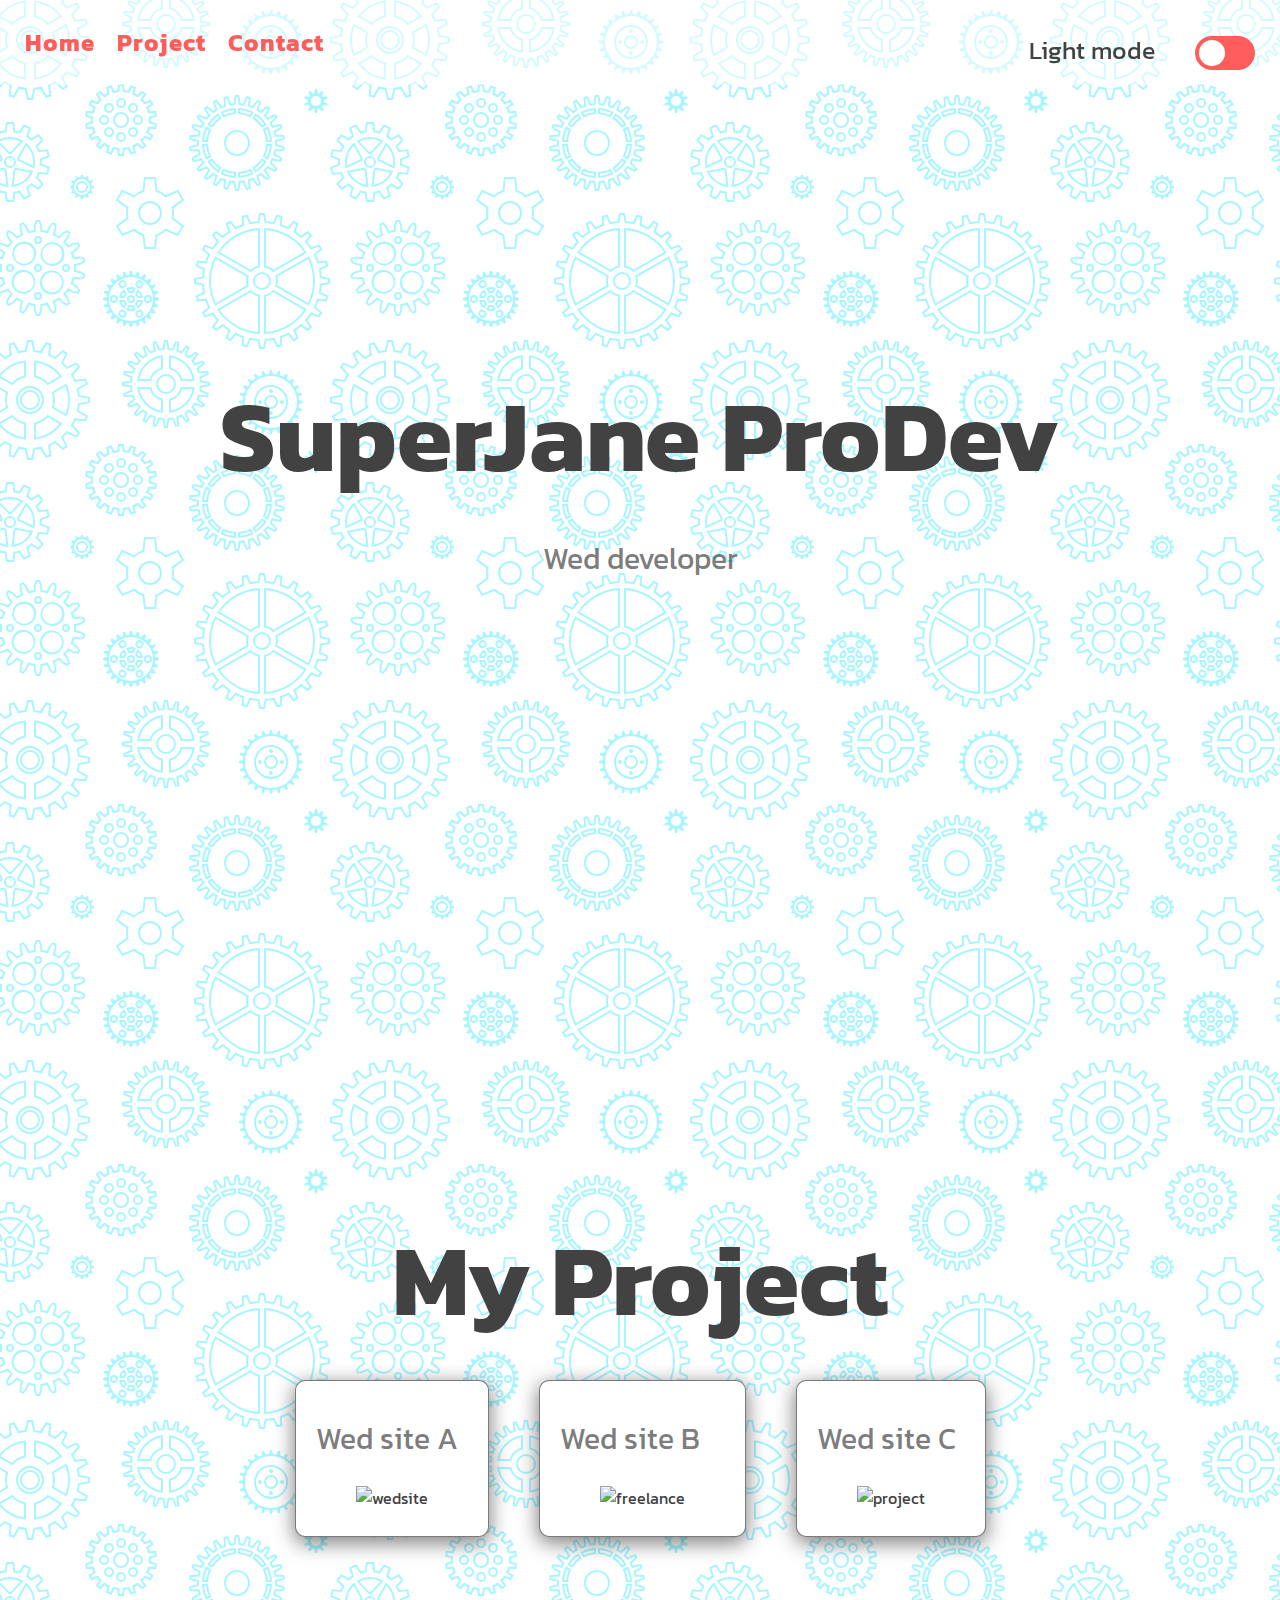
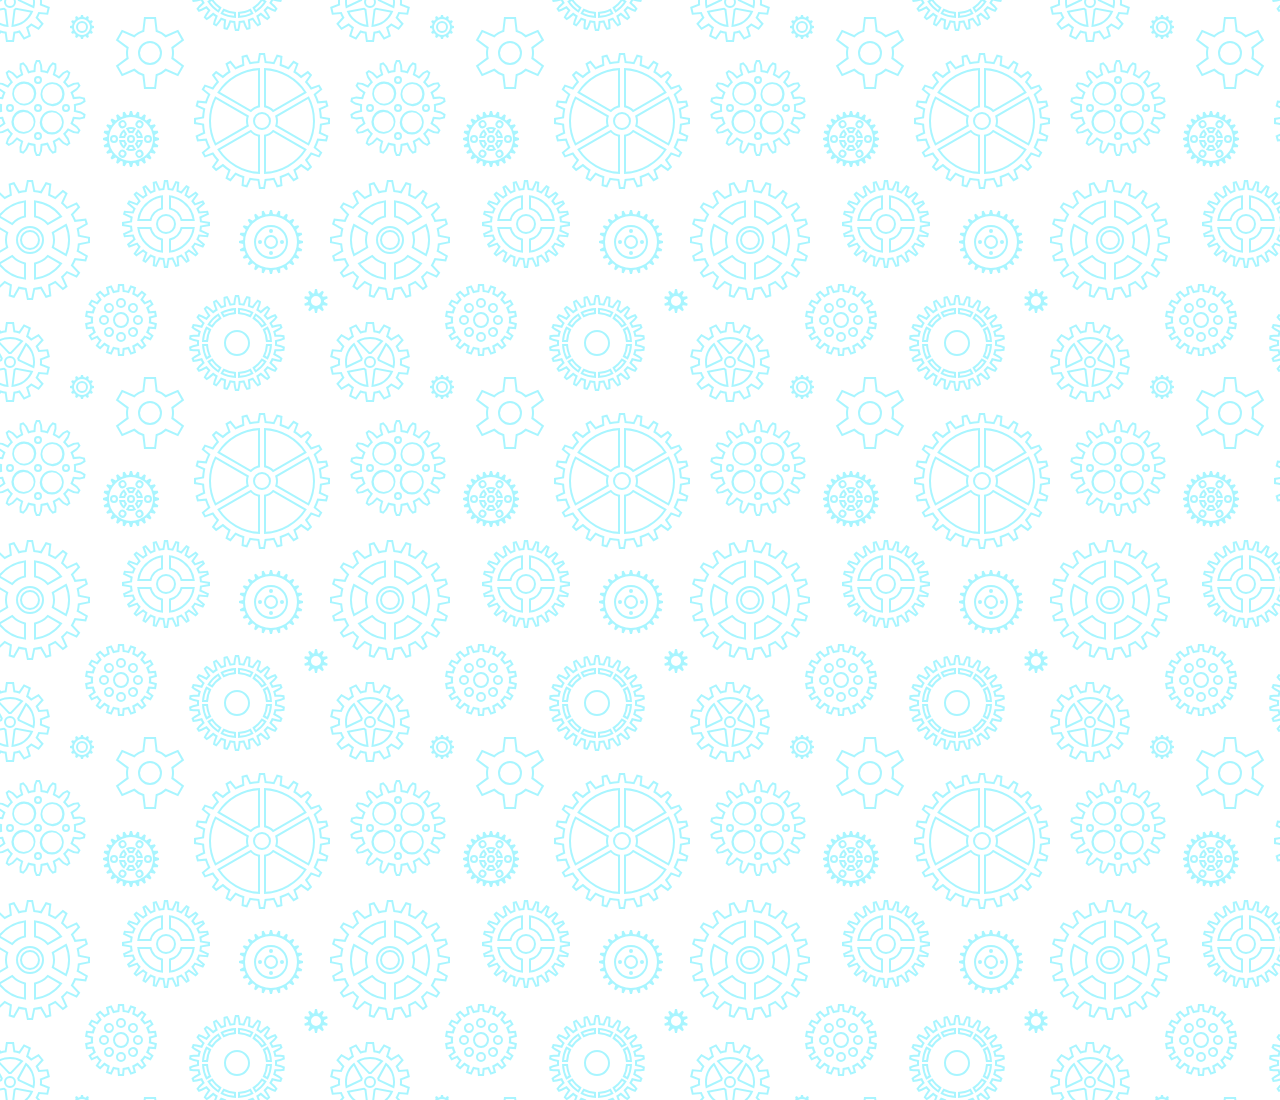
==== commit f10d3f41: "add finished dark&light mode" ====
--- a/ex/DarkandLightmode/index.html
+++ b/ex/DarkandLightmode/index.html
@@ -24,12 +24,12 @@
         </label>
     </div>
     <nav id="nav">
+        <i class="fa-solid fa-house"></i>
         <a href="#home">Home</a>
-        <i class="fa-solid fa-house"></i>
+        <i class="fa-solid fa-book"></i>
         <a href="#project">Project</a>
-        <i class="fa-solid fa-book"></i>
+        <i class="fa-solid fa-address-book"></i>
         <a href="#contact">Contact</a>
-        <i class="fa-solid fa-address-book"></i>
     </nav>
     <section id="home">
         <div class="title-group">
@@ -38,9 +38,35 @@
         </div>
     </section>
     <section id="project">
-        
+            <h1>My Project</h1>
+            <div class="project-container">
+                <div class="img-container">
+                    <h2>Wed site A</h2>
+                    <figure>
+                        <img id="img1" src="/DarkandLightmode/img/undraw_website_light.svg" alt="wedsite">
+                    </figure>
+                </div>
+                <div class="img-container">
+                    <h2>Wed site B</h2>
+                    <figure>
+                        <img id="img2" src="/DarkandLightmode/img/undraw_freelancer_light.svg" alt="freelance">
+                    </figure>
+                </div>
+                <div class="img-container">
+                    <h2>Wed site C</h2>
+                    <figure>
+                        <img id="img3" src="/DarkandLightmode/img/undraw_projections_light.svg" alt="project">
+                    </figure>
+                </div>
+            </div>
     </section>
     <section id="contact">
+        <div class="social-icaon">
+            <i class="fab fa-facebook"></i>
+            <i class="fab fa-youtube"></i>
+            <i class="fab fa-github"></i>
+            <i class="fab fa-linkedin"></i>
+        </div>
 
     </section>
 
--- a/ex/DarkandLightmode/style.css
+++ b/ex/DarkandLightmode/style.css
@@ -8,7 +8,7 @@
     --box-shadow : 0 5px 20px 1px rgba(0,0,0,0.5); 
 }
 [data-theme='dark']{
-    --primary-color : orange;
+    --primary-color : #ffa500;
     --text-color : white;
     --text-color-second : rgb(255,255,255,0.8);
     --bg-color : #121213;
@@ -17,6 +17,7 @@
 *{
     box-sizing: border-box;
     font-family: "Kanit", sans-serif;
+    scroll-behavior: smooth;
 }
 body{
     background-color: var(--bg-color);
@@ -52,8 +53,8 @@
     width: 100vw;
     background: rgb(255 255 255 / 50%);
 }
-a{
-    margin-right: 25px;
+nav>a{
+    margin-right: 15px;
     color: var(--primary-color);
     text-decoration: none;
     border-bottom: 3px solid transparent;
@@ -123,4 +124,29 @@
 }
 span.toggle-text{
     font-size: 25px;
+}
+.fab{
+    font-size: 100px;
+    margin-right: 50px;
+    cursor: pointer;
+    color: var(--primary-color);
+}
+.fab:hover{
+    color: var(--text-color);
+}
+.project-container{
+    display: flex;
+}
+.img-container{
+    border: 1px solid var(--text-color-second);
+    border-radius: 10px;
+    box-shadow: var(--box-shadow);
+    padding: 10px 20px;
+    background: var(--bg-color);
+    margin: 25px;
+    width: auto;
+}
+img{
+    width: 300px;
+    height: 300px;
 }